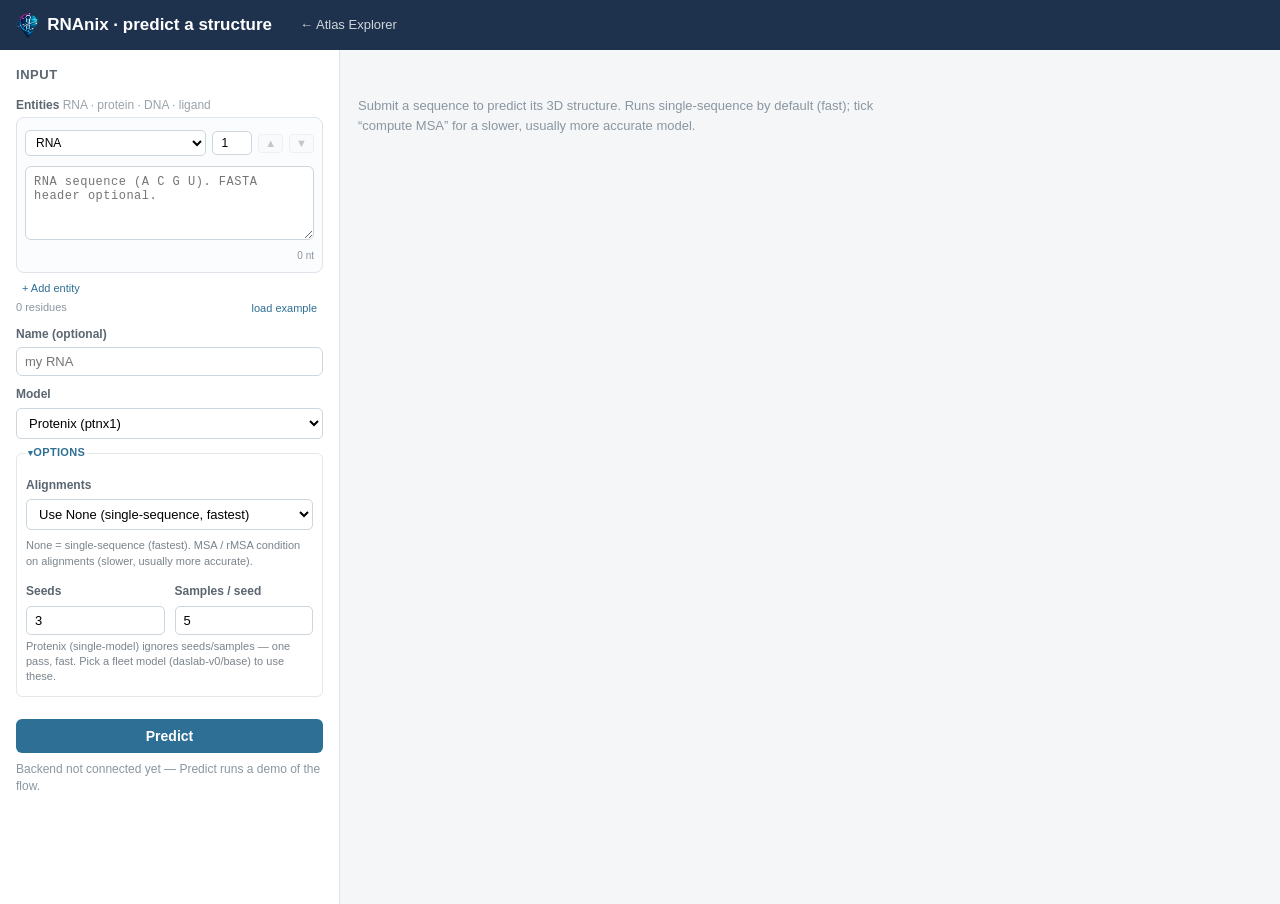
==== web/inference/index.html @ ecbe4b30 "web optimization + how to add model" ====
<!doctype html>
<html lang="en">
<head>
<meta charset="utf-8">
<meta name="viewport" content="width=device-width, initial-scale=1">
<title>RNAnix — predict a structure</title>
<link rel="icon" type="image/png" sizes="32x32" href="../favicon-32x32.png">
<link rel="shortcut icon" href="../favicon.ico">
<link rel="stylesheet" href="../style.css">
<link rel="stylesheet" href="inference.css">
</head>
<body>
<div id="gate" class="hidden">
  <div class="gate-card">
    <img class="gate-logo" src="../logo_exp.png" alt="RNA Atlas Explorer">
    <p class="gate-sub">Enter the access passcode.</p>
    <input id="gate-input" type="password" autocomplete="off" placeholder="passcode">
    <button id="gate-go">Enter</button>
    <p id="gate-msg" class="gate-err"></p>
  </div>
</div>

<header>
  <img class="hdr-logo" src="../icon.png" alt="">
  <h1>RNAnix · predict a structure</h1>
  <a id="back-link" href="../">&larr; Atlas Explorer</a>
  <span id="infer-status" class="count"></span>
</header>

<div id="ilayout">
  <aside id="ipanel">
    <h2>Input</h2>
    <label class="ilbl">Entities <span class="lbl-sub">RNA · protein · DNA · ligand</span></label>
    <div id="entities"></div>
    <div class="ent-actions"><button id="add-entity" class="linkbtn" type="button">+ Add entity</button></div>
    <div class="seqinfo"><span id="seqlen">0 residues</span><button id="example-btn" class="linkbtn" type="button">load example</button></div>
    <label class="ilbl" for="jobname">Name (optional)</label>
    <input id="jobname" type="text" placeholder="my RNA">
    <label class="ilbl" for="model">Model</label>
    <select id="model"><option value="">default</option></select>
    <fieldset>
      <legend>Options</legend>
      <label class="ilbl" for="msa_mode">Alignments</label>
      <select id="msa_mode">
        <option value="none" selected>Use None (single-sequence, fastest)</option>
        <option value="protenix-mt">Use MSA</option>
        <option value="rmsa">Use rMSA</option>
        <option value="both">Use MSA + rMSA (slower, thorough)</option>
      </select>
      <div class="ihint" id="msa_hint">None = single-sequence (fastest). MSA / rMSA condition on alignments (slower, usually more accurate).</div>
      <div class="optrow">
        <span><label class="ilbl" for="opt_seeds">Seeds</label><input id="opt_seeds" class="numopt" type="number" min="1" max="5" step="1" value="3"></span>
        <span><label class="ilbl" for="opt_samples">Samples / seed</label><input id="opt_samples" class="numopt" type="number" min="1" max="5" step="1" value="5"></span>
      </div>
      <div class="ihint" id="fleet_hint"></div>
    </fieldset>
    <button id="predict-btn">Predict</button>
    <p id="predict-note" class="muted"></p>
    <div id="jobs" class="jobs"></div>
  </aside>

  <main id="iresult">
    <div id="stages"></div>
    <div id="iview">
      <div class="vtoggle" id="vtoggle">
        <button type="button" data-v="molstar">Mol*</button>
        <button type="button" data-v="3dmol">3Dmol</button>
      </div>
      <div id="iviewer"></div>
      <div id="ibadges"></div>
      <div id="models" class="models mpanel"></div>
    </div>
    <div id="issblock" class="ssblock" hidden>
      <div class="ss-head">
        <span class="ss-title">Secondary structure</span>
        <span class="ss-info" id="ss-info"></span>
        <span class="ss-mode" id="ss-mode">
          <button type="button" data-m="forna">2D</button>
          <button type="button" data-m="arc">Arc</button>
        </span>
        <span class="ss-dl">
          <button type="button" id="ss-dbn" title="download dot-bracket (.dbn)">&#10515; .dbn</button>
          <button type="button" id="ss-png" title="download the 2D as PNG">&#10515; PNG</button>
        </span>
      </div>
      <div id="ss-svg" class="ss-svg"></div>
      <div class="ss-note">Derived client-side from the predicted 3D (canonical WC/wobble pairs only). <span style="color:#c1440e">orange = pseudoknot</span>.</div>
    </div>
    <div id="iplaceholder">Submit a sequence to predict its 3D structure. Runs single-sequence by default (fast); tick “compute MSA” for a slower, usually more accurate model.</div>
  </main>
</div>

<script src="../lib/3Dmol-min.js"></script>
<script src="../config.js"></script>
<script src="../viz_style.js"></script>
<script src="../ss.js"></script>
<script src="inference.js"></script>
</body>
</html>
---- web/style.css ----
* { box-sizing: border-box; }
body { margin: 0; font: 13px/1.45 -apple-system, Segoe UI, Roboto, sans-serif; color: #1f324d; background: #f4f6f8; }
header { display: flex; align-items: center; gap: 14px; padding: 10px 16px; background: #1f324d; color: #fff; }
header h1 { font-size: 17px; margin: 0; font-weight: 600; }
.hdr-logo { height: 30px; width: auto; margin-right: -6px; }
.universe { font-size: 12px; background: #2e6f95; padding: 2px 8px; border-radius: 10px; }
#sourcewrap { position: relative; }
#source-btn { font-size: 13px; border: 1px solid #3a4a63; background: #2a3b54; color: #fff; cursor: pointer; border-radius: 5px; padding: 5px 11px; }
#source-btn:hover { background: #2e6f95; }
#source-panel { position: absolute; top: 30px; left: 0; z-index: 60; background: #fff; color: #1f324d; border: 1px solid #cdd6dd; border-radius: 7px; box-shadow: 0 8px 28px rgba(0,0,0,.25); padding: 8px 12px; min-width: 230px; }
#source-panel.hidden { display: none; }
#source-panel .srcrow { display: block; font-weight: 600; margin: 6px 0 2px; cursor: pointer; }
#source-panel .srcrow input { margin-right: 6px; }
#source-panel { max-height: 74vh; overflow-y: auto; }
#source-panel .srcsub { margin: 2px 0 8px 20px; }
#source-panel .srcsub label { font-weight: 400; }
.srcsub-h { font-size: 10px; text-transform: uppercase; letter-spacing: .04em; color: #5b6670; font-weight: 700; margin: 2px 0 6px; }
/* Sublibraries menu — sibling of the Source menu */
#sublibwrap { position: relative; }
#sublib-btn { font-size: 13px; border: 1px solid #3a4a63; background: #2a3b54; color: #fff; cursor: pointer; border-radius: 5px; padding: 5px 11px; }
#sublib-btn:hover { background: #2e6f95; }
#sublib-panel { position: absolute; top: 30px; left: 0; z-index: 60; background: #fff; color: #1f324d; border: 1px solid #cdd6dd; border-radius: 7px; box-shadow: 0 8px 28px rgba(0,0,0,.25); padding: 8px 12px; min-width: 230px; max-height: 74vh; overflow-y: auto; }
#sublib-panel.hidden { display: none; }
#sublib-panel #sublib_filter label { font-weight: 400; font-size: 11px; }
.linkish { background: none; border: 0; color: #2e6f95; cursor: pointer; font-size: 10px; padding: 0 2px; }
.linkish:hover { text-decoration: underline; }
#search { margin-left: 18px; width: 260px; padding: 5px 9px; border: 0; border-radius: 5px; font-size: 13px; }
#layoutctl { margin-left: 12px; display: inline-flex; gap: 2px; }
#layoutctl button { font-size: 14px; line-height: 1; border: 1px solid #3a4a63; background: #2a3b54; color: #cdd6dd; cursor: pointer; border-radius: 4px; padding: 3px 7px; }
#layoutctl button.active { background: #2e6f95; color: #fff; border-color: #2e6f95; }
#layoutctl button[data-mode="bottom"] { transform: rotate(90deg); }
#help-btn { margin-left: 12px; width: 24px; height: 24px; border-radius: 50%; border: 1px solid #3a4a63; background: #2a3b54; color: #fff; cursor: pointer; font-weight: 700; }
#help-btn:hover { background: #2e6f95; }
.count { margin-left: auto; font-size: 12px; opacity: .85; }

#help { position: fixed; inset: 0; background: rgba(20,28,40,.55); display: flex; align-items: center; justify-content: center; z-index: 80; }
#help.hidden { display: none; }
.help-card { background: #fff; border-radius: 10px; width: 88vw; max-width: 760px; max-height: 86vh; overflow: auto; padding: 20px 26px; position: relative; }
.help-card h2 { margin: 0 0 6px; color: #1f324d; }
.help-card h3 { margin: 16px 0 4px; color: #2e6f95; font-size: 13px; text-transform: uppercase; letter-spacing: .03em; border-bottom: 1px solid #eef2f5; padding-bottom: 3px; }
.help-intro { color: #5b6670; font-size: 13px; margin: 0 0 6px; }
.help-card dl { margin: 0; }
.help-card dt { font-weight: 700; color: #1f324d; margin-top: 7px; }
.help-card dd { margin: 1px 0 0; color: #34404d; font-size: 13px; line-height: 1.5; }
.help-card code { background: #eef2f5; padding: 0 4px; border-radius: 3px; }
#help-close { position: absolute; top: 8px; right: 12px; font-size: 22px; border: 0; background: none; cursor: pointer; color: #5b6670; }

#layout { display: flex; height: calc(100vh - 41px); width: 100%; }
/* docked preview reflows the page so the table stays fully visible */
body.deepopen-right #layout { width: calc(100% - 46vw); }
body.deepopen-bottom #layout { height: calc(100vh - 41px - 48vh); }
#config { width: 290px; overflow-y: auto; padding: 10px 12px; background: #fff; border-right: 1px solid #dde3e8; }
#config h2 { font-size: 13px; text-transform: uppercase; letter-spacing: .04em; color: #5b6670; margin: 4px 0 10px; }
fieldset { border: 1px solid #e3e8ec; border-radius: 6px; margin: 0 0 10px; padding: 6px 9px 9px; }
legend { font-size: 11px; font-weight: 600; color: #2e6f95; text-transform: uppercase; letter-spacing: .03em; cursor: pointer; user-select: none; }
legend::before { content: "\25be "; font-size: 9px; }
fieldset.collapsed legend::before { content: "\25b8 "; }
fieldset.collapsed > *:not(legend) { display: none; }
#config h2 { cursor: pointer; user-select: none; }
#config h2::before { content: "\25be "; font-size: 10px; }
#config.allcollapsed h2::before { content: "\25b8 "; }
#config.allcollapsed fieldset, #config.allcollapsed button { display: none; }
.row { display: flex; align-items: center; gap: 6px; margin: 4px 0; }
.row label { width: 74px; color: #5b6670; }
.row input[type=number] { width: 70px; }
.row input[type=range] { flex: 1; }
.row span { width: 34px; text-align: right; font-variant-numeric: tabular-nums; color: #1f324d; }
.chk { display: block; margin: 4px 0; cursor: pointer; }
select { width: 100%; margin: 4px 0; padding: 3px; }
.letters { display: flex; flex-wrap: wrap; gap: 4px; margin-top: 4px; }
.letters label { background: #eef2f5; border-radius: 4px; padding: 2px 7px; cursor: pointer; }
.letters label.lf-opt { background: #e7eefc; border: 1px dashed #9cb6e8; }  /* opt-in companion (I–Q) */
.letters input { margin-right: 3px; }
.letters .lf-note { flex-basis: 100%; font-weight: 400; font-size: 10px; color: #6b7684; margin-top: 2px; }
.letters .lf-note.loading { color: #2f6fd6; }
#motif_filter { max-height: 150px; overflow-y: auto; margin-top: 4px; border-top: 1px solid #eee; padding-top: 4px; }
#motif_filter label { display: block; font-size: 12px; cursor: pointer; }
#reset { width: 100%; padding: 6px; background: #2e6f95; color: #fff; border: 0; border-radius: 5px; cursor: pointer; }

#results { flex: 1; overflow: auto; }
table { border-collapse: collapse; width: 100%; background: #fff; }
th, td { padding: 4px 8px; text-align: left; border-bottom: 1px solid #eef2f5; white-space: nowrap; }
th { position: sticky; top: 0; background: #f0f3f6; cursor: pointer; font-size: 11px; text-transform: uppercase; letter-spacing: .03em; color: #5b6670; }
th.sorted::after { content: " \25be"; }
th.asc::after { content: " \25b4"; }
tbody tr { cursor: pointer; }
tbody tr:hover { background: #eaf3f8; }
.bar { display: inline-block; height: 9px; border-radius: 2px; vertical-align: middle; }
.pill { font-size: 10px; padding: 1px 5px; border-radius: 8px; color: #fff; }
.motif-chip { font-size: 10px; padding: 0 4px; border-radius: 3px; color: #fff; margin-right: 2px; }
.num { font-variant-numeric: tabular-nums; text-align: right; }

#deep.hidden { display: none !important; }
/* modal (default) */
#deep.mode-modal { position: fixed; inset: 0; background: rgba(20,28,40,.55); display: flex; align-items: center; justify-content: center; z-index: 50; }
#deep.mode-modal .deep-card { width: 92vw; max-width: 1150px; height: 88vh; border-radius: 8px; }
/* dock right */
#deep.mode-right { position: fixed; top: 41px; right: 0; bottom: 0; width: 46vw; z-index: 50; }
#deep.mode-right .deep-card { width: 100%; height: 100%; border-radius: 0; box-shadow: -4px 0 24px rgba(0,0,0,.25); }
/* dock bottom */
#deep.mode-bottom { position: fixed; left: 0; right: 0; bottom: 0; height: 48vh; z-index: 50; }
#deep.mode-bottom .deep-card { width: 100%; height: 100%; border-radius: 0; box-shadow: 0 -4px 24px rgba(0,0,0,.25); }
#deep.mode-right .deep-body, #deep.mode-bottom .deep-body { grid-template-columns: 1fr; }
#deep.mode-right #viewer3d, #deep.mode-bottom #viewer3d { grid-row: auto; height: 300px; }
.deep-card { background: #fff; padding: 14px 18px; position: relative; overflow: auto; }
.deep-head { display: flex; align-items: flex-start; gap: 10px; margin-bottom: 8px; }
.deep-tools { flex: 0 0 auto; display: flex; flex-wrap: wrap; justify-content: flex-end; gap: 2px; z-index: 2; }
.deep-tools button { font-size: 16px; line-height: 1; border: 1px solid #dde3e8; background: #f4f6f8; cursor: pointer; color: #5b6670; border-radius: 4px; padding: 3px 7px; }
.deep-tools button:hover { background: #eaf3f8; }
.deep-tools button[data-mode="bottom"] { transform: rotate(90deg); }
.deep-cby { width: auto; max-width: 190px; margin: 0 4px 0 0; padding: 3px 5px; font-size: 11px; vertical-align: middle; border: 1px solid #dde3e8; border-radius: 4px; background: #f4f6f8; color: #5b6670; }
.vtoggle { display: inline-flex; gap: 0; margin-right: 4px; }
.vtoggle button { font-size: 11px; padding: 3px 9px; border: 1px solid #dde3e8; background: #f4f6f8; color: #5b6670; cursor: pointer; }
.vtoggle button:first-child { border-radius: 4px 0 0 4px; }
.vtoggle button:last-child { border-radius: 0 4px 4px 0; border-left: 0; }
.vtoggle button.active { background: #2e6f95; color: #fff; border-color: #2e6f95; }
#deep-close { font-size: 18px; }
#deep-export { font-size: 12px; padding: 4px 10px; font-weight: 600; color: #2e6f95; }
#deep-export:hover { background: #2e6f95; color: #fff; border-color: #2e6f95; }
#deep-title { margin: 0; font-size: 16px; line-height: 1.3; flex: 1 1 auto; min-width: 0; overflow-wrap: anywhere; }
.deep-body { display: grid; grid-template-columns: 1.1fr 1fr; grid-template-rows: auto auto; gap: 12px; }
#viewer3d { position: relative; width: 100%; height: 420px; min-height: 240px; background: #0d1117; border-radius: 6px; grid-row: span 2; resize: vertical; overflow: hidden; }
#tracks { width: 100%; overflow-x: auto; }
#props { font-size: 12px; }
#props table { width: 100%; }
#props td { white-space: normal; }
#reactchart { width: 100%; grid-column: 2; }
#reactchart:empty { display: none; }
#deep.mode-right #reactchart, #deep.mode-bottom #reactchart { grid-column: auto; }
.reactchart-title { margin: 0 0 6px; font-size: 12px; font-weight: 600; color: #26323b; }
.reactchart-caption { margin: 8px 0 3px; font-size: 11px; color: #5b6670; }
#reactchart canvas { width: 100%; height: 120px; display: block; box-sizing: border-box; background: #fff; border: 1px solid #dde3e8; border-radius: 6px; }
.reactchart-legend { display: flex; flex-wrap: wrap; gap: 12px; align-items: center; margin-top: 6px; font-size: 11px; color: #5b6670; }
.reactchart-swatch { display: inline-block; width: 10px; height: 10px; margin-right: 4px; border-radius: 2px; vertical-align: -1px; }
.muted { color: #8a96a0; }

#gate { position: fixed; inset: 0; background: #1f324d; display: flex; align-items: center; justify-content: center; z-index: 100; }
#gate.hidden { display: none; }
.gate-card { background: #fff; padding: 30px 34px; border-radius: 10px; width: 320px; text-align: center; box-shadow: 0 10px 40px rgba(0,0,0,.4); }
.gate-card h2 { margin: 0 0 2px; font-size: 18px; color: #1f324d; }
.gate-logo { display: block; width: 240px; max-width: 82%; height: auto; margin: 0 auto 12px; }
.gate-sub { margin: 0 0 14px; color: #5b6670; font-size: 13px; }
.gate-card input { width: 100%; padding: 9px; border: 1px solid #cdd6dd; border-radius: 5px; font-size: 14px; }
.gate-card button { width: 100%; padding: 9px; margin-top: 10px; background: #2e6f95; color: #fff; border: 0; border-radius: 5px; cursor: pointer; font-size: 14px; }
.gate-err { color: #c0504d; min-height: 1em; margin: 10px 0 0; font-size: 12px; }
.gate-note { margin: 18px 0 10px; padding-top: 14px; border-top: 1px solid #e3e8ec; color: #5b6670; font-size: 12px; line-height: 1.5; }
.gate-mail { display: inline-block; text-decoration: none; padding: 8px 14px; border: 1px solid #2e6f95; color: #2e6f95; border-radius: 5px; font-size: 13px; font-weight: 600; }
.gate-mail:hover { background: #2e6f95; color: #fff; }

/* ---------- view toggle + agent button (header) ---------- */
#viewctl { margin-left: 12px; display: inline-flex; gap: 2px; }
#viewctl button { font-size: 12px; border: 1px solid #3a4a63; background: #2a3b54; color: #cdd6dd; cursor: pointer; border-radius: 4px; padding: 3px 9px; }
#viewctl button.active { background: #2e6f95; color: #fff; border-color: #2e6f95; }
#agent-btn { margin-left: 12px; font-size: 12px; font-weight: 600; border: 1px solid #3a4a63; background: #2a3b54; color: #fff; cursor: pointer; border-radius: 5px; padding: 4px 10px; }
#agent-btn:hover { background: #2e6f95; }
#share-btn { margin-left: 12px; font-size: 12px; font-weight: 600; border: 1px solid #3a4a63; background: #2a3b54; color: #fff; cursor: pointer; border-radius: 5px; padding: 4px 10px; }
#share-btn:hover { background: #2e6f95; }
#share-btn.copied { background: #3a7d44; border-color: #3a7d44; }
#inference-btn { margin-left: 12px; font-size: 12px; font-weight: 600; border: 1px solid #3a4a63; background: #2a3b54; color: #fff; cursor: pointer; border-radius: 5px; padding: 4px 10px; display: inline-block; text-decoration: none; }
#inference-btn:hover { background: #2e6f95; }

/* ---------- scatter map ---------- */
#tbl.hidden, #mapwrap.hidden, #agent.hidden { display: none !important; }
#results { position: relative; }
#mapwrap { position: absolute; inset: 0; display: flex; flex-direction: column; background: #fff; }
#mapctl { display: flex; align-items: center; gap: 8px; padding: 6px 10px; border-bottom: 1px solid #eef2f5; font-size: 12px; color: #5b6670; flex-wrap: wrap; }
#mapctl select { width: auto; margin: 0; }
.map-hint { color: #8a96a0; font-size: 11px; }
#maplegend { margin-left: auto; display: inline-flex; align-items: center; gap: 8px; font-size: 11px; }
#maplegend .lg { display: inline-flex; align-items: center; gap: 3px; color: #5b6670; }
#maplegend .lg i { width: 10px; height: 10px; border-radius: 2px; display: inline-block; }
#maplegend .lgbar { width: 90px; height: 9px; border-radius: 2px; display: inline-block; }
#map { flex: 1; display: block; cursor: grab; }
#map:active { cursor: grabbing; }
#maptip { position: absolute; pointer-events: none; background: #1f324d; color: #fff; font-size: 11px; padding: 4px 7px; border-radius: 4px; z-index: 5; max-width: 260px; }
#maptip.hidden { display: none; }

/* ---------- agent panel ---------- */
#agent { position: fixed; top: 41px; right: 0; bottom: 0; width: 380px; background: #fff; border-left: 1px solid #dde3e8; box-shadow: -4px 0 24px rgba(0,0,0,.12); display: flex; flex-direction: column; z-index: 60; }
.agent-head { display: flex; align-items: center; gap: 8px; padding: 9px 12px; background: #1f324d; color: #fff; font-weight: 600; font-size: 13px; }
.agent-head button { margin-left: auto; background: none; border: 0; color: #cdd6dd; cursor: pointer; font-size: 13px; }
.agent-head #agent-close { margin-left: 6px; font-size: 18px; }
#agent-log { flex: 1; overflow-y: auto; padding: 10px; display: flex; flex-direction: column; gap: 8px; }
#agent-log .msg { font-size: 13px; line-height: 1.45; padding: 7px 10px; border-radius: 9px; max-width: 92%; }
#agent-log .msg.user { align-self: flex-end; background: #2e6f95; color: #fff; }
#agent-log .msg.bot { align-self: flex-start; background: #f0f3f6; color: #1f324d; }
#agent-log .msg.muted { color: #8a96a0; background: none; }
#agent-log .msg.err { background: #fbeaea; color: #c0504d; }
#agent-log .msg code { background: #e3e8ec; padding: 0 3px; border-radius: 3px; font-size: 12px; }
.agent-chart { display: block; }
#agent-input-row { display: flex; gap: 6px; padding: 8px; border-top: 1px solid #eef2f5; }
#agent-input { flex: 1; resize: none; border: 1px solid #cdd6dd; border-radius: 6px; padding: 6px 8px; font: 13px inherit; }
#agent-send { background: #2e6f95; color: #fff; border: 0; border-radius: 6px; padding: 0 14px; cursor: pointer; font-weight: 600; }

/* ---------- Claude agent button + model select ---------- */
#agent-btn { background: #fff; padding: 3px 8px; }
#agent-btn:hover { background: #eef2f5; }
#agent-btn img { height: 18px; display: block; }
.agent-logo { height: 18px; width: auto; }
#agent-model { width: auto; margin: 0 0 0 6px; font-size: 11px; padding: 2px 4px; border-radius: 4px; border: 0; background: #2a3b54; color: #fff; }
#agent-log .welcome .ex { display: flex; flex-direction: column; gap: 5px; margin-top: 8px; }
#agent-log .ex-chip { text-align: left; background: #fff; border: 1px solid #cdd6dd; border-radius: 7px; padding: 6px 9px; font: 12px inherit; color: #2e6f95; cursor: pointer; }
#agent-log .ex-chip:hover { background: #2e6f95; color: #fff; border-color: #2e6f95; }
#agent-log .msg.bot { overflow-x: auto; }
#agent-log .agent-tbl { border-collapse: collapse; font-size: 11px; margin: 3px 0; }
#agent-log .agent-tbl th, #agent-log .agent-tbl td { border: 1px solid #cdd6dd; padding: 2px 6px; text-align: left; white-space: nowrap; }
#agent-log .agent-tbl th { background: #eef2f5; font-weight: 600; }
#agent-log .msg.thinking { color: #5b6670; background: #f0f3f6; animation: agentpulse 1.1s ease-in-out infinite; }
@keyframes agentpulse { 0%, 100% { opacity: .55; } 50% { opacity: 1; } }

/* wider panel + full-length messages (no internal scrolling) */
#agent { width: 440px; }
#agent-log .msg { max-width: 97%; }
#agent-log .msg.bot { max-width: 100%; overflow-x: visible; }
#agent-log .agent-tbl { width: 100%; }
#agent-log .agent-tbl th, #agent-log .agent-tbl td { white-space: normal; }

/* chart tools (under each in-chat chart) */
.chart-tools { display: flex; gap: 6px; margin-top: 4px; }
.chart-tools button, .open3d { font-size: 11px; border: 1px solid #cdd6dd; background: #fff; color: #2e6f95; border-radius: 5px; padding: 2px 8px; cursor: pointer; }
.chart-tools button:hover, .open3d:hover { background: #2e6f95; color: #fff; border-color: #2e6f95; }
.open3d { margin-left: 4px; }

/* expand / 3D modal */
#chartmodal { position: fixed; inset: 0; background: rgba(10,18,24,.6); display: flex; align-items: center; justify-content: center; z-index: 90; }
#chartmodal.hidden { display: none; }
.cm-card { background: #fff; width: 86vw; height: 86vh; border-radius: 10px; display: flex; flex-direction: column; overflow: hidden; box-shadow: 0 16px 50px rgba(0,0,0,.4); }
.cm-head { display: flex; align-items: center; gap: 10px; padding: 9px 14px; background: #1f324d; color: #fff; font-weight: 600; }
.cm-head .cm-sp { flex: 1; }
.cm-head button { background: #2a3b54; border: 1px solid #3a4a63; color: #fff; border-radius: 5px; padding: 4px 10px; cursor: pointer; font-size: 13px; }
.cm-head button:hover { background: #2e6f95; }
#cm-close { font-size: 16px; }
#cm-body { flex: 1; position: relative; padding: 0; background: #fff; }
#cm-body canvas { display: block; }
.cm-loading { color: #8a96a0; padding: 20px; }

/* show-more (pagination) */
#showmore { padding: 12px; text-align: center; }
#showmore.hidden { display: none; }
#showmore button { background: #2e6f95; color: #fff; border: 0; border-radius: 5px; padding: 6px 14px; margin: 0 4px; cursor: pointer; font-size: 13px; }
#showmore #all-btn { background: #5b6670; }
#showmore button:hover { opacity: .9; }
.sm-note { color: #8a96a0; font-size: 12px; margin-left: 8px; }
---- web/inference/inference.css ----
#back-link { color: #cdd6dd; text-decoration: none; font-size: 13px; margin-left: 14px; }
#back-link:hover { color: #fff; }

#ilayout { display: flex; height: calc(100vh - 46px); width: 100%; }
#ipanel { width: 340px; overflow-y: auto; padding: 14px 16px; background: #fff; border-right: 1px solid #dde3e8; }
#ipanel h2 { font-size: 13px; text-transform: uppercase; letter-spacing: .04em; color: #5b6670; margin: 2px 0 12px; }
.ilbl { display: block; font-size: 12px; color: #5b6670; margin: 10px 0 3px; font-weight: 600; }
#seq, .ent-seq { width: 100%; resize: vertical; font: 12px ui-monospace, Menlo, monospace; border: 1px solid #cdd6dd; border-radius: 6px; padding: 8px; letter-spacing: .5px; }
#jobname { width: 100%; border: 1px solid #cdd6dd; border-radius: 6px; padding: 6px 8px; font: 13px sans-serif; }
.seqinfo { display: flex; justify-content: space-between; align-items: center; font-size: 11px; color: #8a96a0; margin-top: 3px; }
.lbl-sub { font-weight: 400; text-transform: none; letter-spacing: 0; color: #99a3ab; }

/* AF3-style multi-entity input (RNA / protein / DNA / ligand + copy counts) */
#entities { display: flex; flex-direction: column; gap: 8px; }
.entity { border: 1px solid #dde3e8; border-radius: 8px; padding: 8px; background: #fafcfe; }
.entity.invalid { border-color: #e0b3a2; background: #fdf3ef; }
.ent-head { display: flex; align-items: center; gap: 6px; margin-bottom: 6px; }
.ent-type { flex: 1 1 auto; padding: 4px 6px; border: 1px solid #cdd6dd; border-radius: 5px; font-size: 12px; background: #fff; }
.ent-count { width: 46px; padding: 4px; border: 1px solid #cdd6dd; border-radius: 5px; font-size: 12px; text-align: center; }
.ent-head button { border: 1px solid #d3dae0; background: #f6f8fa; color: #5b6670; border-radius: 4px; font-size: 11px; line-height: 1.4; padding: 1px 6px; cursor: pointer; }
.ent-head button:disabled { opacity: .35; cursor: default; }
.ent-head .ent-del:hover:enabled { background: #c1440e; color: #fff; border-color: #c1440e; }
.ent-info { display: flex; align-items: center; gap: 8px; font-size: 10px; color: #8a96a0; margin-top: 3px; }
.ent-caveat { color: #b9770e; }
.ent-len { margin-left: auto; }
.ent-actions { margin-top: 6px; }
.linkbtn { background: none; border: 0; color: #2e6f95; cursor: pointer; font-size: 11px; }
.linkbtn:hover { text-decoration: underline; }
#predict-btn { width: 100%; margin-top: 12px; padding: 9px; background: #2e6f95; color: #fff; border: 0; border-radius: 6px; cursor: pointer; font-weight: 600; font-size: 14px; }
#predict-btn:hover { background: #245a7a; }
#predict-note { font-size: 12px; margin-top: 8px; line-height: 1.45; }
#predict-note code { background: #eef2f5; padding: 0 4px; border-radius: 3px; }

#iresult { flex: 1; position: relative; display: flex; flex-direction: column; padding: 14px 18px; overflow: auto; }

/* stage timeline */
#stages { display: flex; gap: 6px; flex-wrap: wrap; margin-bottom: 12px; }
.stage { display: flex; align-items: center; gap: 6px; font-size: 12px; padding: 5px 11px; border-radius: 16px; border: 1px solid #e3e8ec; color: #8a96a0; background: #fff; }
.stage i { width: 9px; height: 9px; border-radius: 50%; background: #cdd6dd; display: inline-block; }
.stage.run { color: #2e6f95; border-color: #2e6f95; }
.stage.run i { background: #2e6f95; animation: ipulse 1s ease-in-out infinite; }
.stage.done { color: #2f8f57; border-color: #b7dcc4; }
.stage.done i { background: #2f8f57; }
.stage.err { color: #c0504d; border-color: #e6b3b0; }
.stage.err i { background: #c0504d; }
@keyframes ipulse { 0%, 100% { opacity: .4; } 50% { opacity: 1; } }

#iview { display: none; flex: 1 1 auto; min-height: 360px; flex-direction: column; }
#iview.show { display: flex; }
#iviewer { position: relative; width: 100%; flex: 1 1 auto; min-height: 360px; background: #0d1117; border-radius: 8px; overflow: hidden; }
.vtoggle { display: flex; gap: 0; margin-bottom: 8px; align-self: flex-end; }
.vtoggle button { font-size: 12px; border: 1px solid #cdd6dd; background: #fff; color: #5b6670; padding: 3px 12px; cursor: pointer; }
.vtoggle button:first-child { border-radius: 6px 0 0 6px; }
.vtoggle button:last-child { border-radius: 0 6px 6px 0; border-left: 0; }
.vtoggle button.active { background: #2e6f95; color: #fff; border-color: #2e6f95; }
#ibadges { display: flex; gap: 6px; margin-top: 8px; flex-wrap: wrap; }
.rbadge { font-size: 12px; border: 1px solid #cdd6dd; background: #fff; color: #2e6f95; border-radius: 6px; padding: 4px 10px; cursor: pointer; }
.rbadge.active { background: #2e6f95; color: #fff; border-color: #2e6f95; }
.rbadge:hover { background: #eaf3f8; }
.rbadge.active:hover { background: #245a7a; }
.rbadge.dl { color: #5b6670; }
/* download split-button + dropdown menu (export zip | ▾ → download all predictions) */
.dlwrap { position: relative; display: inline-flex; margin-left: auto; }
.dlwrap .rbadge.dl { border-top-right-radius: 0; border-bottom-right-radius: 0; }
.rbadge.dlcaret { color: #5b6670; padding: 4px 7px; margin-left: -1px; border-top-left-radius: 0; border-bottom-left-radius: 0; }
.dlmenu { position: absolute; top: calc(100% + 4px); right: 0; z-index: 20; background: #fff; border: 1px solid #cdd6dd; border-radius: 8px; box-shadow: 0 6px 20px rgba(20,40,60,.16); padding: 4px; min-width: 210px; }
.dlmenu[hidden] { display: none; }
.dlmi { display: block; width: 100%; text-align: left; font-size: 12px; border: 0; background: transparent; color: #2e6f95; border-radius: 5px; padding: 6px 9px; cursor: pointer; }
.dlmi:hover { background: #eaf3f8; }
.dlmi-sub { font-size: 10px; color: #8a94a0; padding: 0 9px 4px; line-height: 1.35; }
#iplaceholder { color: #8a96a0; font-size: 13px; max-width: 520px; line-height: 1.5; margin-top: 20px; }

/* model selector + jobs monitor (added for submit/model/monitor/cancel) */
#model, #msa_mode { width: 100%; padding: 6px 8px; border: 1px solid #cdd6dd; border-radius: 5px; font-size: 13px; margin: 2px 0 6px; background: #fff; }
.ihint { font-size: 11px; color: #7a848c; line-height: 1.4; margin: 2px 0 2px; }
.optrow { display: flex; gap: 10px; margin-top: 4px; }
.optrow span { flex: 1 1 0; min-width: 0; }
.numopt { width: 100%; padding: 6px 8px; border: 1px solid #cdd6dd; border-radius: 5px; font-size: 13px; margin: 2px 0 2px; background: #fff; }
.jobs { margin-top: 14px; }
.jobs-h { font-size: 11px; text-transform: uppercase; letter-spacing: .04em; color: #5b6670; font-weight: 600; margin-bottom: 4px; }
.job { display: flex; align-items: center; gap: 7px; font-size: 12px; padding: 5px 0; border-top: 1px solid #eef2f5; }
.job .jn { font-weight: 600; color: #1f324d; flex: 1 1 auto; min-width: 0; overflow: hidden; text-overflow: ellipsis; white-space: nowrap; }
.job .jopen { cursor: pointer; }
.job .jopen:hover { color: #2e6f95; text-decoration: underline; }
.job .jn-id { font-weight: 500; color: #8a94a0; font-family: ui-monospace, monospace; font-size: 11px; }  /* server target_id, unlabeled */
.jren { flex: 0 0 auto; border: 1px solid #d3dae0; background: #f6f8fa; color: #5b6670; border-radius: 4px; font-size: 11px; padding: 1px 6px; cursor: pointer; }
.jren:hover { background: #2e6f95; color: #fff; border-color: #2e6f95; }
.job .jm { color: #5b6670; flex: 0 0 auto; }
.job .js { flex: 0 0 auto; padding: 1px 7px; border-radius: 8px; font-size: 10px; text-transform: uppercase; background: #eef2f5; color: #5b6670; }
.js-done { background: #2e9e4f; color: #fff; font-weight: 600; }
.js-running, .js-submitted, .js-queued, .js-pending { background: #eaf3f8; color: #2e6f95; }
.js-error { background: #d64545; color: #fff; font-weight: 600; }
.js-cancelled { background: #f3e9e4; color: #c1440e; }
.jkill { flex: 0 0 auto; border: 1px solid #e0b3a2; background: #fbeee7; color: #c1440e; border-radius: 4px; font-size: 11px; padding: 1px 8px; cursor: pointer; }
.jkill:hover { background: #c1440e; color: #fff; border-color: #c1440e; }

/* session model registry — visibility checkboxes + close (Feature 1) */
.mpanel { margin-top: 10px; }
.mpanel:empty { display: none; }
.mpanel .jobs-h { display: flex; align-items: center; justify-content: space-between; }
.mh-actions { display: inline-flex; gap: 6px; }
.mh-btn { border: 1px solid #cdd6dd; background: #fff; color: #2e6f95; border-radius: 4px; font-size: 10px; text-transform: none; letter-spacing: 0; padding: 1px 7px; cursor: pointer; font-weight: 500; }
.mh-btn:hover { background: #eaf3f8; }
.model { display: flex; align-items: center; gap: 8px; font-size: 12px; padding: 5px 0; border-top: 1px solid #eef2f5; }
.model .mvis { flex: 0 0 auto; cursor: pointer; margin: 0; }
.model .msw { flex: 0 0 auto; width: 11px; height: 11px; border-radius: 3px; border: 1px solid rgba(0,0,0,.15); }
.model .mn { flex: 1 1 auto; min-width: 0; overflow: hidden; text-overflow: ellipsis; white-space: nowrap; color: #1f324d; }
.model .mn-cur { font-weight: 700; }
.model .mclose { flex: 0 0 auto; border: 1px solid #d3dae0; background: #f6f8fa; color: #8a96a0; border-radius: 4px; font-size: 13px; line-height: 1; padding: 0 6px; cursor: pointer; }
.model .mclose:hover { background: #c1440e; color: #fff; border-color: #c1440e; }

/* secondary structure view + export (Feature 2) */
.ssblock { margin-top: 14px; border-top: 1px solid #e6ebef; padding-top: 10px; }
.ssblock[hidden] { display: none; }
.ss-head { display: flex; align-items: center; gap: 10px; flex-wrap: wrap; margin-bottom: 6px; }
.ss-title { font-size: 11px; text-transform: uppercase; letter-spacing: .04em; color: #5b6670; font-weight: 600; }
.ss-info { font-size: 11px; color: #8a96a0; }
.ss-mode { display: inline-flex; margin-left: auto; }
.ss-mode button { font-size: 11px; border: 1px solid #cdd6dd; background: #fff; color: #5b6670; padding: 2px 9px; cursor: pointer; }
.ss-mode button:first-child { border-radius: 5px 0 0 5px; }
.ss-mode button:last-child { border-radius: 0 5px 5px 0; border-left: 0; }
.ss-mode button.active { background: #2e6f95; color: #fff; border-color: #2e6f95; }
.ss-dl { display: inline-flex; gap: 5px; }
.ss-dl button { font-size: 11px; border: 1px solid #cdd6dd; background: #fff; color: #2e6f95; border-radius: 5px; padding: 2px 9px; cursor: pointer; }
.ss-dl button:hover { background: #eaf3f8; }
.ss-svg { background: #fff; border: 1px solid #e6ebef; border-radius: 8px; padding: 8px; overflow: auto; }
.ss-svg svg { display: block; max-width: 100%; height: auto; }
.ss-note { font-size: 10px; color: #8a94a0; margin-top: 5px; line-height: 1.4; }
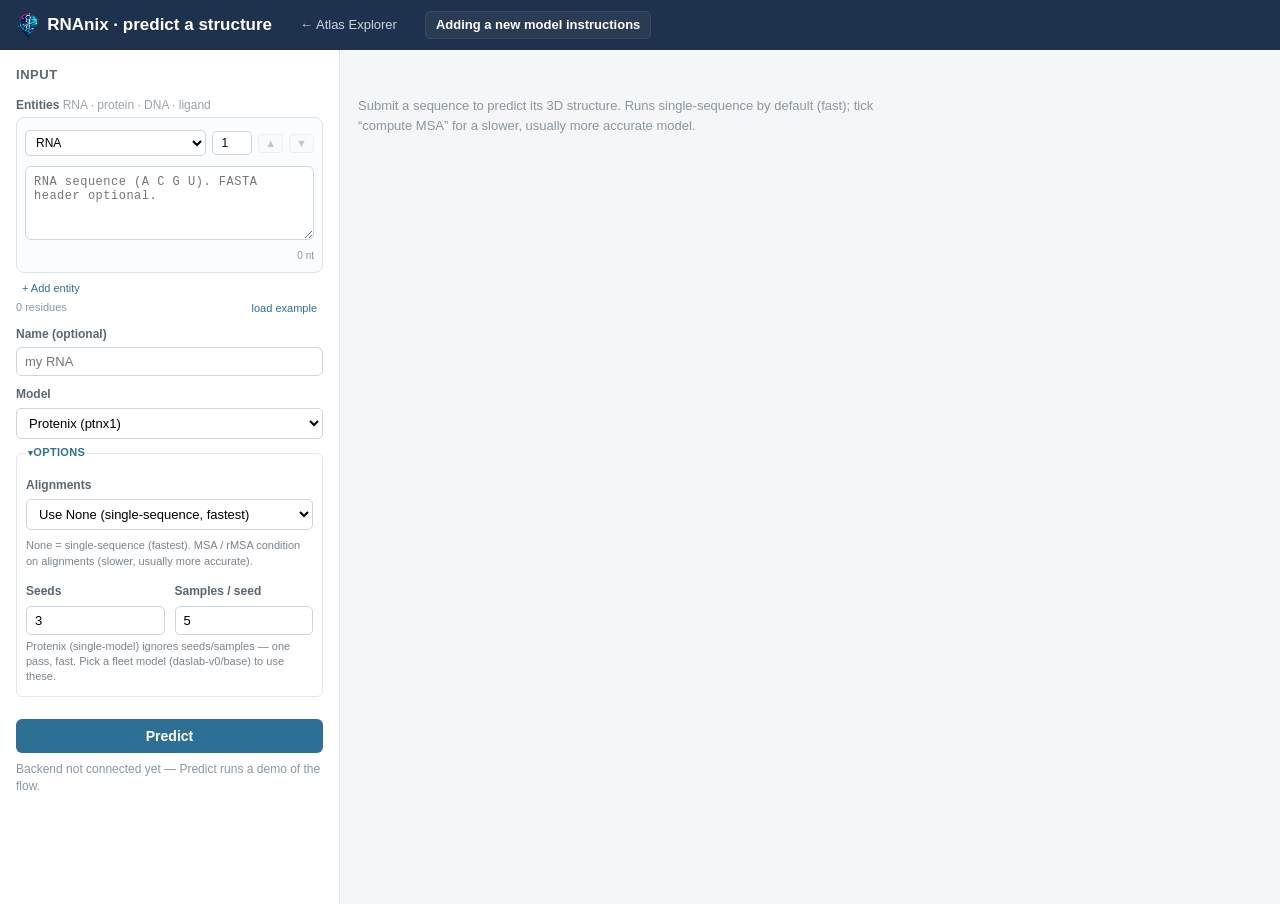
==== commit a3cac4d0: "/inference: AF3-style multi-entity + per-request seeds/samples + robust recent-jobs Frontend (web/in" ====
--- a/web/inference/index.html
+++ b/web/inference/index.html
@@ -24,6 +24,7 @@
   <img class="hdr-logo" src="../icon.png" alt="">
   <h1>RNAnix · predict a structure</h1>
   <a id="back-link" href="../">&larr; Atlas Explorer</a>
+  <a id="model-help-link" href="https://github.com/JaneliaSciComp/rna_atlas_website/tree/main/add_model_instructions" target="_blank" rel="noopener">Adding a new model instructions</a>
   <span id="infer-status" class="count"></span>
 </header>
 
--- a/web/inference/inference.css
+++ b/web/inference/inference.css
@@ -1,5 +1,8 @@
 #back-link { color: #cdd6dd; text-decoration: none; font-size: 13px; margin-left: 14px; }
 #back-link:hover { color: #fff; }
+
+#model-help-link { margin-left: 14px; font-size: 13px; font-weight: 600; border: 1px solid #3a4a63; background: #2a3b54; color: #fff; cursor: pointer; border-radius: 5px; padding: 4px 10px; display: inline-block; text-decoration: none; }
+#model-help-link:hover { background: #2e6f95; }
 
 #ilayout { display: flex; height: calc(100vh - 46px); width: 100%; }
 #ipanel { width: 340px; overflow-y: auto; padding: 14px 16px; background: #fff; border-right: 1px solid #dde3e8; }
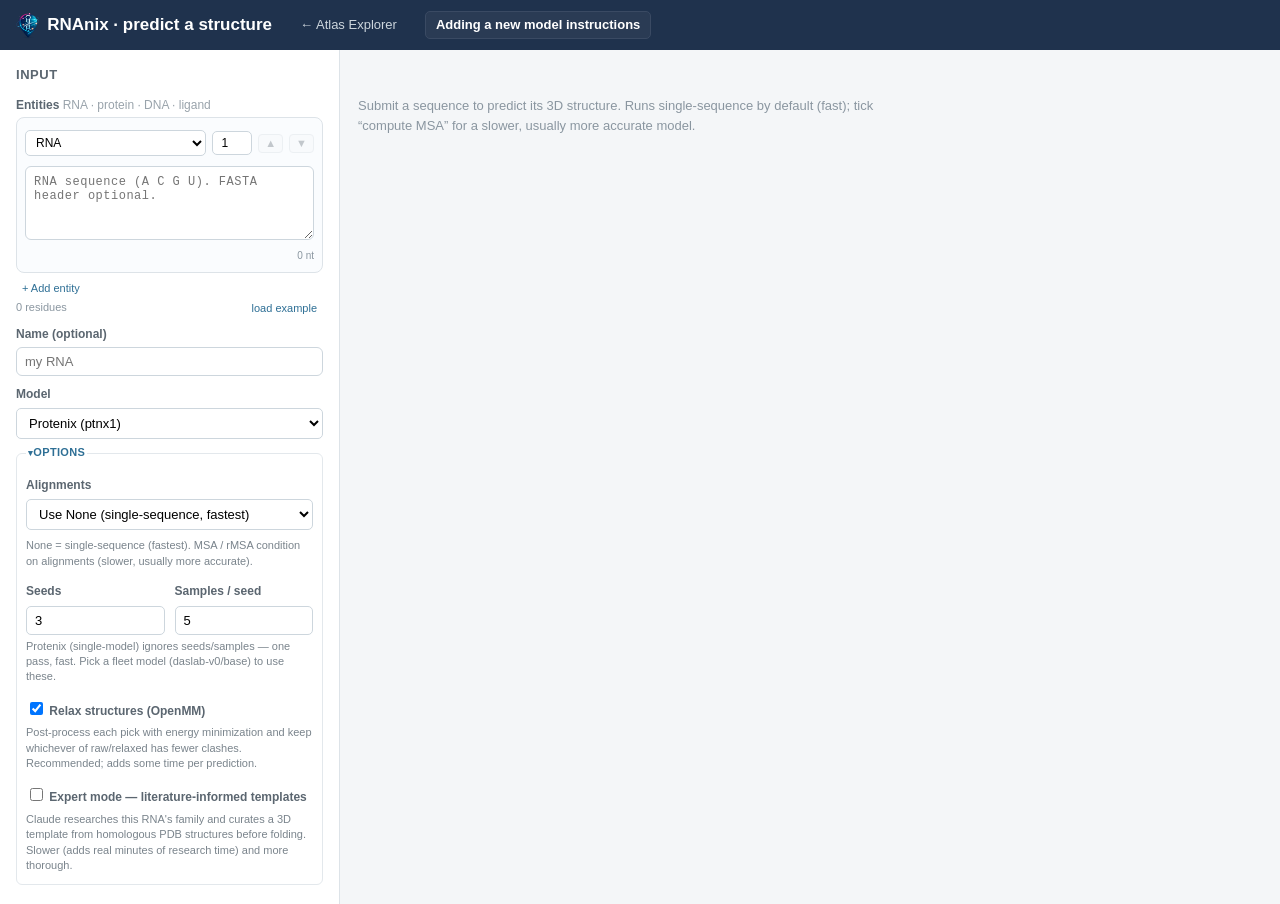
==== commit 34407513: "/inference: Expert mode (Claude research + curated 3D templates) Adds an opt-in "Expert mode" checkb" ====
--- a/web/inference/index.html
+++ b/web/inference/index.html
@@ -54,6 +54,15 @@
         <span><label class="ilbl" for="opt_samples">Samples / seed</label><input id="opt_samples" class="numopt" type="number" min="1" max="5" step="1" value="5"></span>
       </div>
       <div class="ihint" id="fleet_hint"></div>
+      <div class="optrow">
+        <span><label class="ilbl" for="opt_relax"><input id="opt_relax" type="checkbox" checked> Relax structures (OpenMM)</label></span>
+      </div>
+      <div class="ihint" id="relax_hint">Post-process each pick with energy minimization and keep whichever of raw/relaxed has fewer clashes. Recommended; adds some time per prediction.</div>
+      <div class="optrow">
+        <span><label class="ilbl" for="opt_expert"><input id="opt_expert" type="checkbox"> Expert mode — literature-informed templates</label></span>
+      </div>
+      <div class="ihint" id="expert_hint">Claude researches this RNA's family and curates a 3D template from homologous PDB structures before folding. Slower (adds real minutes of research time) and more thorough.</div>
+      <textarea id="opt_description" hidden rows="2" placeholder="What is this RNA? (used for research — e.g. &quot;a glycine riboswitch aptamer&quot;, &quot;a de-novo Eterna design&quot;, &quot;a group II intron&quot;)"></textarea>
     </fieldset>
     <button id="predict-btn">Predict</button>
     <p id="predict-note" class="muted"></p>
@@ -61,6 +70,7 @@
   </aside>
 
   <main id="iresult">
+    <div id="iloading" class="iloading" hidden>Loading…</div>
     <div id="stages"></div>
     <div id="iview">
       <div class="vtoggle" id="vtoggle">
@@ -87,6 +97,19 @@
       <div id="ss-svg" class="ss-svg"></div>
       <div class="ss-note">Derived client-side from the predicted 3D (canonical WC/wobble pairs only). <span style="color:#c1440e">orange = pseudoknot</span>.</div>
     </div>
+    <div id="why-picks" class="why-picks" hidden>
+      <div class="why-head">
+        <span class="why-title">Why these picks</span>
+        <span class="why-gate" id="why-gate"></span>
+      </div>
+      <div class="why-family" id="why-family"></div>
+      <div class="why-brief" id="why-brief"></div>
+      <div class="why-rationale" id="why-rationale"></div>
+      <details class="why-thinking-wrap" id="why-thinking-wrap" hidden>
+        <summary>Claude's reasoning</summary>
+        <div class="why-thinking" id="why-thinking"></div>
+      </details>
+    </div>
     <div id="iplaceholder">Submit a sequence to predict its 3D structure. Runs single-sequence by default (fast); tick “compute MSA” for a slower, usually more accurate model.</div>
   </main>
 </div>
--- a/web/inference/inference.css
+++ b/web/inference/inference.css
@@ -79,6 +79,8 @@
 .optrow { display: flex; gap: 10px; margin-top: 4px; }
 .optrow span { flex: 1 1 0; min-width: 0; }
 .numopt { width: 100%; padding: 6px 8px; border: 1px solid #cdd6dd; border-radius: 5px; font-size: 13px; margin: 2px 0 2px; background: #fff; }
+#opt_description { width: 100%; box-sizing: border-box; padding: 6px 8px; border: 1px solid #cdd6dd; border-radius: 5px; font-size: 12px; margin: 2px 0 2px; background: #fff; font-family: inherit; resize: vertical; }
+#opt_description[hidden] { display: none; }
 .jobs { margin-top: 14px; }
 .jobs-h { font-size: 11px; text-transform: uppercase; letter-spacing: .04em; color: #5b6670; font-weight: 600; margin-bottom: 4px; }
 .job { display: flex; align-items: center; gap: 7px; font-size: 12px; padding: 5px 0; border-top: 1px solid #eef2f5; }
@@ -129,3 +131,26 @@
 .ss-svg { background: #fff; border: 1px solid #e6ebef; border-radius: 8px; padding: 8px; overflow: auto; }
 .ss-svg svg { display: block; max-width: 100%; height: auto; }
 .ss-note { font-size: 10px; color: #8a94a0; margin-top: 5px; line-height: 1.4; }
+
+/* "Why these picks" panel — Expert-mode research brief/rationale (Phase 3) */
+.why-picks { margin-top: 14px; border-top: 1px solid #e6ebef; padding-top: 10px; }
+.why-picks[hidden] { display: none; }
+.why-head { display: flex; align-items: center; gap: 10px; flex-wrap: wrap; margin-bottom: 6px; }
+.why-title { font-size: 11px; text-transform: uppercase; letter-spacing: .04em; color: #5b6670; font-weight: 600; }
+.why-gate { font-size: 11px; color: #2e6f95; font-weight: 600; }
+.why-family { font-size: 12px; color: #1f324d; margin-bottom: 4px; }
+.why-brief, .why-rationale { font-size: 12px; color: #3c4650; line-height: 1.5; white-space: pre-wrap; margin-bottom: 6px; }
+.why-rationale { color: #5b6670; font-style: italic; }
+.why-thinking-wrap { margin-top: 4px; }
+.why-thinking-wrap[hidden] { display: none; }
+.why-thinking-wrap summary { font-size: 11px; color: #2e6f95; cursor: pointer; font-weight: 600; }
+.why-thinking-wrap summary:hover { text-decoration: underline; }
+.why-thinking { font-size: 11px; color: #5b6670; line-height: 1.5; white-space: pre-wrap; margin-top: 6px; max-height: 340px; overflow-y: auto; background: #fafcfe; border: 1px solid #e6ebef; border-radius: 6px; padding: 8px 10px; }
+
+/* top "Loading…" banner — shown while opening a stored result (large structures can take a moment) */
+.iloading { display: flex; align-items: center; gap: 8px; background: #eaf3f8; border: 1px solid #cfe1ec;
+  color: #2e6f95; font-size: 13px; font-weight: 600; border-radius: 8px; padding: 8px 12px; margin-bottom: 10px; }
+.iloading[hidden] { display: none; }
+.iloading::before { content: ""; width: 10px; height: 10px; border-radius: 50%; background: #2e6f95;
+  animation: iload-pulse 1s ease-in-out infinite; flex: 0 0 auto; }
+@keyframes iload-pulse { 0%, 100% { opacity: .25; transform: scale(.8); } 50% { opacity: 1; transform: scale(1.15); } }
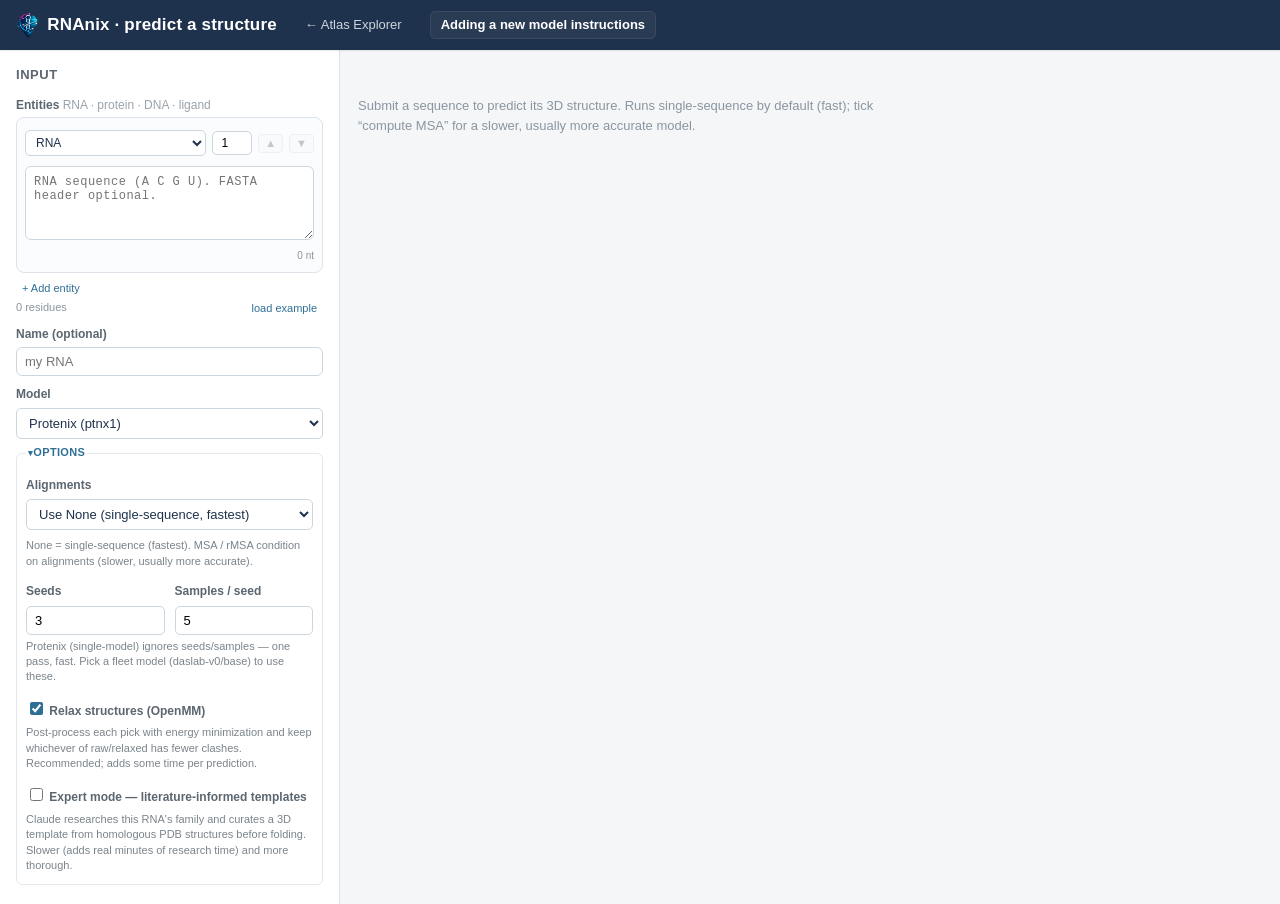
==== commit efbe311f: "/inference: live job filter + scrollable jobs list, dedupe, Mol* for big structures - Search box now" ====
--- a/web/inference/index.html
+++ b/web/inference/index.html
@@ -66,6 +66,10 @@
     </fieldset>
     <button id="predict-btn">Predict</button>
     <p id="predict-note" class="muted"></p>
+    <div class="openid-row">
+      <input id="openid" type="text" placeholder="search jobs… (or paste an id)" spellcheck="false" autocomplete="off">
+      <button id="openid-go" class="linkbtn" type="button">Open</button>
+    </div>
     <div id="jobs" class="jobs"></div>
   </aside>
 
--- a/web/style.css
+++ b/web/style.css
@@ -1,58 +1,159 @@
+/* ============================================================================
+   Design tokens. Every color/elevation/radius routes through a CSS variable so
+   the palette stays consistent and the whole UI can re-theme from one place.
+   [data-theme="dark"] overrides just the values (opt-in via the header toggle).
+   Plot surfaces (--plot-bg) intentionally stay light in both themes: the map +
+   reactivity canvases are drawn by JS with dark ink, so their background can't flip.
+   ============================================================================ */
+:root {
+  --bg: #f4f6f8;
+  --surface: #ffffff;
+  --surface-2: #f0f3f6;
+  --surface-3: #eef2f5;
+  --header-bg: #1f324d;
+  --header-fg: #ffffff;
+  --header-fg-dim: #cdd6dd;
+  --header-btn: #2a3b54;
+  --header-btn-brd: #3a4a63;
+  --text: #1f324d;
+  --text-2: #34404d;
+  --text-muted: #5b6670;
+  --text-faint: #8a96a0;
+  --border: #dde3e8;
+  --border-2: #e3e8ec;
+  --border-strong: #cdd6dd;
+  --accent: #2e6f95;
+  --accent-ink: #ffffff;
+  --accent-soft: #eaf3f8;
+  --row-hover: #eaf3f8;
+  --danger: #c0504d;
+  --danger-soft: #fbeaea;
+  --ok: #3a7d44;
+  --optin-bg: #e7eefc;
+  --optin-brd: #9cb6e8;
+  --link-loading: #2f6fd6;
+  --tooltip-bg: #1f324d;
+  --tooltip-fg: #ffffff;
+  --viewer-bg: #0d1117;
+  --plot-bg: #ffffff;
+  --plot-brd: #dde3e8;
+  --radius-sm: 4px;
+  --radius: 6px;
+  --radius-lg: 10px;
+  --shadow-1: 0 1px 2px rgba(20,28,40,.06), 0 1px 1px rgba(20,28,40,.04);
+  --shadow-2: 0 8px 28px rgba(20,28,40,.18);
+  --shadow-3: 0 16px 50px rgba(10,18,24,.34);
+  --scrim: rgba(20,28,40,.55);
+  --tr-fast: .13s ease;
+  --tr: .18s ease;
+}
+[data-theme="dark"] {
+  --bg: #0f141b;
+  --surface: #171e28;
+  --surface-2: #1c2530;
+  --surface-3: #222c38;
+  --header-bg: #0b1017;
+  --header-fg: #e6edf3;
+  --header-fg-dim: #9aa7b3;
+  --header-btn: #223243;
+  --header-btn-brd: #33445a;
+  --text: #e6edf3;
+  --text-2: #cdd6dd;
+  --text-muted: #9aa7b3;
+  --text-faint: #6b7684;
+  --border: #2a3542;
+  --border-2: #2a3542;
+  --border-strong: #384656;
+  --accent: #4a9fd4;
+  --accent-ink: #08131c;
+  --accent-soft: #172734;
+  --row-hover: #1d2a36;
+  --danger: #e0736f;
+  --danger-soft: #2e1b1b;
+  --ok: #5bb168;
+  --optin-bg: #1a2740;
+  --optin-brd: #35507f;
+  --link-loading: #6ea8ff;
+  --tooltip-bg: #05080c;
+  --tooltip-fg: #e6edf3;
+  --shadow-1: 0 1px 2px rgba(0,0,0,.4);
+  --shadow-2: 0 8px 28px rgba(0,0,0,.5);
+  --shadow-3: 0 16px 50px rgba(0,0,0,.62);
+  --scrim: rgba(3,6,10,.66);
+}
+
 * { box-sizing: border-box; }
-body { margin: 0; font: 13px/1.45 -apple-system, Segoe UI, Roboto, sans-serif; color: #1f324d; background: #f4f6f8; }
-header { display: flex; align-items: center; gap: 14px; padding: 10px 16px; background: #1f324d; color: #fff; }
-header h1 { font-size: 17px; margin: 0; font-weight: 600; }
+html { color-scheme: light; }
+[data-theme="dark"] { color-scheme: dark; }
+body { margin: 0; font: 13px/1.45 -apple-system, Segoe UI, Roboto, sans-serif; color: var(--text); background: var(--bg); -webkit-font-smoothing: antialiased; }
+::selection { background: color-mix(in srgb, var(--accent) 28%, transparent); }
+a { color: var(--accent); }
+:focus-visible { outline: 2px solid var(--accent); outline-offset: 2px; border-radius: 3px; }
+button { transition: background-color var(--tr-fast), color var(--tr-fast), border-color var(--tr-fast), box-shadow var(--tr-fast), transform var(--tr-fast); }
+
+/* thin, theme-aware scrollbars */
+* { scrollbar-width: thin; scrollbar-color: var(--border-strong) transparent; }
+*::-webkit-scrollbar { width: 10px; height: 10px; }
+*::-webkit-scrollbar-thumb { background: var(--border-strong); border-radius: 6px; border: 2px solid transparent; background-clip: content-box; }
+*::-webkit-scrollbar-thumb:hover { background: var(--text-faint); background-clip: content-box; }
+
+header { display: flex; align-items: center; gap: 14px; padding: 10px 16px; background: var(--header-bg); color: var(--header-fg); box-shadow: var(--shadow-1); position: relative; z-index: 40; }
+header h1 { font-size: 17px; margin: 0; font-weight: 600; letter-spacing: .01em; }
 .hdr-logo { height: 30px; width: auto; margin-right: -6px; }
 .universe { font-size: 12px; background: #2e6f95; padding: 2px 8px; border-radius: 10px; }
 #sourcewrap { position: relative; }
-#source-btn { font-size: 13px; border: 1px solid #3a4a63; background: #2a3b54; color: #fff; cursor: pointer; border-radius: 5px; padding: 5px 11px; }
-#source-btn:hover { background: #2e6f95; }
-#source-panel { position: absolute; top: 30px; left: 0; z-index: 60; background: #fff; color: #1f324d; border: 1px solid #cdd6dd; border-radius: 7px; box-shadow: 0 8px 28px rgba(0,0,0,.25); padding: 8px 12px; min-width: 230px; }
+#source-btn { font-size: 13px; border: 1px solid var(--header-btn-brd); background: var(--header-btn); color: var(--header-fg); cursor: pointer; border-radius: var(--radius-sm); padding: 5px 11px; }
+#source-btn:hover { background: var(--accent); border-color: var(--accent); }
+#source-panel { position: absolute; top: 30px; left: 0; z-index: 60; background: var(--surface); color: var(--text); border: 1px solid var(--border-strong); border-radius: 8px; box-shadow: var(--shadow-2); padding: 8px 12px; min-width: 230px; }
 #source-panel.hidden { display: none; }
 #source-panel .srcrow { display: block; font-weight: 600; margin: 6px 0 2px; cursor: pointer; }
 #source-panel .srcrow input { margin-right: 6px; }
 #source-panel { max-height: 74vh; overflow-y: auto; }
 #source-panel .srcsub { margin: 2px 0 8px 20px; }
 #source-panel .srcsub label { font-weight: 400; }
-.srcsub-h { font-size: 10px; text-transform: uppercase; letter-spacing: .04em; color: #5b6670; font-weight: 700; margin: 2px 0 6px; }
+.srcsub-h { font-size: 10px; text-transform: uppercase; letter-spacing: .04em; color: var(--text-muted); font-weight: 700; margin: 2px 0 6px; }
 /* Sublibraries menu — sibling of the Source menu */
 #sublibwrap { position: relative; }
-#sublib-btn { font-size: 13px; border: 1px solid #3a4a63; background: #2a3b54; color: #fff; cursor: pointer; border-radius: 5px; padding: 5px 11px; }
-#sublib-btn:hover { background: #2e6f95; }
-#sublib-panel { position: absolute; top: 30px; left: 0; z-index: 60; background: #fff; color: #1f324d; border: 1px solid #cdd6dd; border-radius: 7px; box-shadow: 0 8px 28px rgba(0,0,0,.25); padding: 8px 12px; min-width: 230px; max-height: 74vh; overflow-y: auto; }
+#sublib-btn { font-size: 13px; border: 1px solid var(--header-btn-brd); background: var(--header-btn); color: var(--header-fg); cursor: pointer; border-radius: var(--radius-sm); padding: 5px 11px; }
+#sublib-btn:hover { background: var(--accent); border-color: var(--accent); }
+#sublib-panel { position: absolute; top: 30px; left: 0; z-index: 60; background: var(--surface); color: var(--text); border: 1px solid var(--border-strong); border-radius: 8px; box-shadow: var(--shadow-2); padding: 8px 12px; min-width: 230px; max-height: 74vh; overflow-y: auto; }
 #sublib-panel.hidden { display: none; }
 #sublib-panel #sublib_filter label { font-weight: 400; font-size: 11px; }
-.linkish { background: none; border: 0; color: #2e6f95; cursor: pointer; font-size: 10px; padding: 0 2px; }
+.linkish { background: none; border: 0; color: var(--accent); cursor: pointer; font-size: 10px; padding: 0 2px; }
 .linkish:hover { text-decoration: underline; }
-#search { margin-left: 18px; width: 260px; padding: 5px 9px; border: 0; border-radius: 5px; font-size: 13px; }
+#search { margin-left: 18px; width: 260px; padding: 6px 10px; border: 1px solid transparent; border-radius: var(--radius); font-size: 13px; background: var(--surface); color: var(--text); }
+#search::placeholder { color: var(--text-faint); }
+#search:focus { border-color: var(--accent); }
 #layoutctl { margin-left: 12px; display: inline-flex; gap: 2px; }
-#layoutctl button { font-size: 14px; line-height: 1; border: 1px solid #3a4a63; background: #2a3b54; color: #cdd6dd; cursor: pointer; border-radius: 4px; padding: 3px 7px; }
-#layoutctl button.active { background: #2e6f95; color: #fff; border-color: #2e6f95; }
+#layoutctl button { font-size: 14px; line-height: 1; border: 1px solid var(--header-btn-brd); background: var(--header-btn); color: var(--header-fg-dim); cursor: pointer; border-radius: var(--radius-sm); padding: 3px 7px; }
+#layoutctl button:hover { color: var(--header-fg); }
+#layoutctl button.active { background: var(--accent); color: var(--accent-ink); border-color: var(--accent); }
 #layoutctl button[data-mode="bottom"] { transform: rotate(90deg); }
-#help-btn { margin-left: 12px; width: 24px; height: 24px; border-radius: 50%; border: 1px solid #3a4a63; background: #2a3b54; color: #fff; cursor: pointer; font-weight: 700; }
-#help-btn:hover { background: #2e6f95; }
-.count { margin-left: auto; font-size: 12px; opacity: .85; }
-
-#help { position: fixed; inset: 0; background: rgba(20,28,40,.55); display: flex; align-items: center; justify-content: center; z-index: 80; }
+#help-btn, #theme-btn { margin-left: 12px; width: 26px; height: 26px; border-radius: 50%; border: 1px solid var(--header-btn-brd); background: var(--header-btn); color: var(--header-fg); cursor: pointer; font-weight: 700; line-height: 1; }
+#theme-btn { margin-left: 6px; font-size: 13px; font-weight: 400; }
+#help-btn:hover, #theme-btn:hover { background: var(--accent); border-color: var(--accent); transform: translateY(-1px); }
+.count { margin-left: auto; font-size: 12px; opacity: .85; font-variant-numeric: tabular-nums; }
+
+#help { position: fixed; inset: 0; background: var(--scrim); display: flex; align-items: center; justify-content: center; z-index: 80; backdrop-filter: blur(2px); }
 #help.hidden { display: none; }
-.help-card { background: #fff; border-radius: 10px; width: 88vw; max-width: 760px; max-height: 86vh; overflow: auto; padding: 20px 26px; position: relative; }
-.help-card h2 { margin: 0 0 6px; color: #1f324d; }
-.help-card h3 { margin: 16px 0 4px; color: #2e6f95; font-size: 13px; text-transform: uppercase; letter-spacing: .03em; border-bottom: 1px solid #eef2f5; padding-bottom: 3px; }
-.help-intro { color: #5b6670; font-size: 13px; margin: 0 0 6px; }
+.help-card { background: var(--surface); border-radius: var(--radius-lg); width: 88vw; max-width: 760px; max-height: 86vh; overflow: auto; padding: 20px 26px; position: relative; box-shadow: var(--shadow-3); }
+.help-card h2 { margin: 0 0 6px; color: var(--text); }
+.help-card h3 { margin: 16px 0 4px; color: var(--accent); font-size: 13px; text-transform: uppercase; letter-spacing: .03em; border-bottom: 1px solid var(--surface-3); padding-bottom: 3px; }
+.help-intro { color: var(--text-muted); font-size: 13px; margin: 0 0 6px; }
 .help-card dl { margin: 0; }
-.help-card dt { font-weight: 700; color: #1f324d; margin-top: 7px; }
-.help-card dd { margin: 1px 0 0; color: #34404d; font-size: 13px; line-height: 1.5; }
-.help-card code { background: #eef2f5; padding: 0 4px; border-radius: 3px; }
-#help-close { position: absolute; top: 8px; right: 12px; font-size: 22px; border: 0; background: none; cursor: pointer; color: #5b6670; }
+.help-card dt { font-weight: 700; color: var(--text); margin-top: 7px; }
+.help-card dd { margin: 1px 0 0; color: var(--text-2); font-size: 13px; line-height: 1.5; }
+.help-card code { background: var(--surface-3); padding: 0 4px; border-radius: 3px; }
+#help-close { position: absolute; top: 8px; right: 12px; font-size: 22px; border: 0; background: none; cursor: pointer; color: var(--text-muted); }
 
 #layout { display: flex; height: calc(100vh - 41px); width: 100%; }
 /* docked preview reflows the page so the table stays fully visible */
 body.deepopen-right #layout { width: calc(100% - 46vw); }
 body.deepopen-bottom #layout { height: calc(100vh - 41px - 48vh); }
-#config { width: 290px; overflow-y: auto; padding: 10px 12px; background: #fff; border-right: 1px solid #dde3e8; }
-#config h2 { font-size: 13px; text-transform: uppercase; letter-spacing: .04em; color: #5b6670; margin: 4px 0 10px; }
-fieldset { border: 1px solid #e3e8ec; border-radius: 6px; margin: 0 0 10px; padding: 6px 9px 9px; }
-legend { font-size: 11px; font-weight: 600; color: #2e6f95; text-transform: uppercase; letter-spacing: .03em; cursor: pointer; user-select: none; }
+#config { width: 290px; overflow-y: auto; padding: 10px 12px; background: var(--surface); border-right: 1px solid var(--border); }
+#config h2 { font-size: 13px; text-transform: uppercase; letter-spacing: .04em; color: var(--text-muted); margin: 4px 0 10px; }
+fieldset { border: 1px solid var(--border-2); border-radius: var(--radius); margin: 0 0 10px; padding: 6px 9px 9px; }
+legend { font-size: 11px; font-weight: 600; color: var(--accent); text-transform: uppercase; letter-spacing: .03em; cursor: pointer; user-select: none; }
 legend::before { content: "\25be "; font-size: 9px; }
 fieldset.collapsed legend::before { content: "\25b8 "; }
 fieldset.collapsed > *:not(legend) { display: none; }
@@ -61,30 +162,35 @@
 #config.allcollapsed h2::before { content: "\25b8 "; }
 #config.allcollapsed fieldset, #config.allcollapsed button { display: none; }
 .row { display: flex; align-items: center; gap: 6px; margin: 4px 0; }
-.row label { width: 74px; color: #5b6670; }
+.row label { width: 74px; color: var(--text-muted); }
 .row input[type=number] { width: 70px; }
-.row input[type=range] { flex: 1; }
-.row span { width: 34px; text-align: right; font-variant-numeric: tabular-nums; color: #1f324d; }
+.row input[type=range] { flex: 1; accent-color: var(--accent); }
+.row span { width: 34px; text-align: right; font-variant-numeric: tabular-nums; color: var(--text); }
 .chk { display: block; margin: 4px 0; cursor: pointer; }
-select { width: 100%; margin: 4px 0; padding: 3px; }
+input[type=checkbox], input[type=radio] { accent-color: var(--accent); }
+select { width: 100%; margin: 4px 0; padding: 4px; background: var(--surface); color: var(--text); border: 1px solid var(--border-strong); border-radius: var(--radius-sm); }
 .letters { display: flex; flex-wrap: wrap; gap: 4px; margin-top: 4px; }
-.letters label { background: #eef2f5; border-radius: 4px; padding: 2px 7px; cursor: pointer; }
-.letters label.lf-opt { background: #e7eefc; border: 1px dashed #9cb6e8; }  /* opt-in companion (I–Q) */
+.letters label { background: var(--surface-3); border-radius: var(--radius-sm); padding: 2px 7px; cursor: pointer; transition: background-color var(--tr-fast); }
+.letters label:hover { background: var(--accent-soft); }
+.letters label.lf-opt { background: var(--optin-bg); border: 1px dashed var(--optin-brd); }  /* opt-in companion (I–Q) */
 .letters input { margin-right: 3px; }
-.letters .lf-note { flex-basis: 100%; font-weight: 400; font-size: 10px; color: #6b7684; margin-top: 2px; }
-.letters .lf-note.loading { color: #2f6fd6; }
-#motif_filter { max-height: 150px; overflow-y: auto; margin-top: 4px; border-top: 1px solid #eee; padding-top: 4px; }
+.letters .lf-note { flex-basis: 100%; font-weight: 400; font-size: 10px; color: var(--text-muted); margin-top: 2px; }
+.letters .lf-note.loading { color: var(--link-loading); }
+#motif_filter { max-height: 150px; overflow-y: auto; margin-top: 4px; border-top: 1px solid var(--surface-3); padding-top: 4px; }
 #motif_filter label { display: block; font-size: 12px; cursor: pointer; }
-#reset { width: 100%; padding: 6px; background: #2e6f95; color: #fff; border: 0; border-radius: 5px; cursor: pointer; }
+#reset { width: 100%; padding: 7px; background: var(--accent); color: var(--accent-ink); border: 0; border-radius: var(--radius); cursor: pointer; font-weight: 600; }
+#reset:hover { box-shadow: var(--shadow-1); transform: translateY(-1px); filter: brightness(1.05); }
 
 #results { flex: 1; overflow: auto; }
-table { border-collapse: collapse; width: 100%; background: #fff; }
-th, td { padding: 4px 8px; text-align: left; border-bottom: 1px solid #eef2f5; white-space: nowrap; }
-th { position: sticky; top: 0; background: #f0f3f6; cursor: pointer; font-size: 11px; text-transform: uppercase; letter-spacing: .03em; color: #5b6670; }
+table { border-collapse: collapse; width: 100%; background: var(--surface); }
+th, td { padding: 5px 10px; text-align: left; border-bottom: 1px solid var(--surface-3); white-space: nowrap; }
+th { position: sticky; top: 0; background: var(--surface-2); cursor: pointer; font-size: 11px; text-transform: uppercase; letter-spacing: .03em; color: var(--text-muted); z-index: 1; box-shadow: 0 1px 0 var(--border); }
+th:hover { color: var(--text); }
+th.sorted { color: var(--accent); }
 th.sorted::after { content: " \25be"; }
 th.asc::after { content: " \25b4"; }
-tbody tr { cursor: pointer; }
-tbody tr:hover { background: #eaf3f8; }
+tbody tr { cursor: pointer; transition: background-color var(--tr-fast); }
+tbody tr:hover { background: var(--row-hover); }
 .bar { display: inline-block; height: 9px; border-radius: 2px; vertical-align: middle; }
 .pill { font-size: 10px; padding: 1px 5px; border-radius: 8px; color: #fff; }
 .motif-chip { font-size: 10px; padding: 0 4px; border-radius: 3px; color: #fff; margin-right: 2px; }
@@ -92,8 +198,8 @@
 
 #deep.hidden { display: none !important; }
 /* modal (default) */
-#deep.mode-modal { position: fixed; inset: 0; background: rgba(20,28,40,.55); display: flex; align-items: center; justify-content: center; z-index: 50; }
-#deep.mode-modal .deep-card { width: 92vw; max-width: 1150px; height: 88vh; border-radius: 8px; }
+#deep.mode-modal { position: fixed; inset: 0; background: var(--scrim); display: flex; align-items: center; justify-content: center; z-index: 50; backdrop-filter: blur(2px); }
+#deep.mode-modal .deep-card { width: 92vw; max-width: 1150px; height: 88vh; border-radius: var(--radius-lg); box-shadow: var(--shadow-3); }
 /* dock right */
 #deep.mode-right { position: fixed; top: 41px; right: 0; bottom: 0; width: 46vw; z-index: 50; }
 #deep.mode-right .deep-card { width: 100%; height: 100%; border-radius: 0; box-shadow: -4px 0 24px rgba(0,0,0,.25); }
@@ -102,110 +208,117 @@
 #deep.mode-bottom .deep-card { width: 100%; height: 100%; border-radius: 0; box-shadow: 0 -4px 24px rgba(0,0,0,.25); }
 #deep.mode-right .deep-body, #deep.mode-bottom .deep-body { grid-template-columns: 1fr; }
 #deep.mode-right #viewer3d, #deep.mode-bottom #viewer3d { grid-row: auto; height: 300px; }
-.deep-card { background: #fff; padding: 14px 18px; position: relative; overflow: auto; }
+.deep-card { background: var(--surface); padding: 14px 18px; position: relative; overflow: auto; }
 .deep-head { display: flex; align-items: flex-start; gap: 10px; margin-bottom: 8px; }
 .deep-tools { flex: 0 0 auto; display: flex; flex-wrap: wrap; justify-content: flex-end; gap: 2px; z-index: 2; }
-.deep-tools button { font-size: 16px; line-height: 1; border: 1px solid #dde3e8; background: #f4f6f8; cursor: pointer; color: #5b6670; border-radius: 4px; padding: 3px 7px; }
-.deep-tools button:hover { background: #eaf3f8; }
+.deep-tools button { font-size: 16px; line-height: 1; border: 1px solid var(--border); background: var(--bg); cursor: pointer; color: var(--text-muted); border-radius: var(--radius-sm); padding: 3px 7px; }
+.deep-tools button:hover { background: var(--accent-soft); color: var(--accent); border-color: var(--accent); }
 .deep-tools button[data-mode="bottom"] { transform: rotate(90deg); }
-.deep-cby { width: auto; max-width: 190px; margin: 0 4px 0 0; padding: 3px 5px; font-size: 11px; vertical-align: middle; border: 1px solid #dde3e8; border-radius: 4px; background: #f4f6f8; color: #5b6670; }
+.deep-cby { width: auto; max-width: 190px; margin: 0 4px 0 0; padding: 3px 5px; font-size: 11px; vertical-align: middle; border: 1px solid var(--border); border-radius: var(--radius-sm); background: var(--bg); color: var(--text-muted); }
 .vtoggle { display: inline-flex; gap: 0; margin-right: 4px; }
-.vtoggle button { font-size: 11px; padding: 3px 9px; border: 1px solid #dde3e8; background: #f4f6f8; color: #5b6670; cursor: pointer; }
-.vtoggle button:first-child { border-radius: 4px 0 0 4px; }
-.vtoggle button:last-child { border-radius: 0 4px 4px 0; border-left: 0; }
-.vtoggle button.active { background: #2e6f95; color: #fff; border-color: #2e6f95; }
+.vtoggle button { font-size: 11px; padding: 3px 9px; border: 1px solid var(--border); background: var(--bg); color: var(--text-muted); cursor: pointer; }
+.vtoggle button:first-child { border-radius: var(--radius-sm) 0 0 var(--radius-sm); }
+.vtoggle button:last-child { border-radius: 0 var(--radius-sm) var(--radius-sm) 0; border-left: 0; }
+.vtoggle button.active { background: var(--accent); color: var(--accent-ink); border-color: var(--accent); }
 #deep-close { font-size: 18px; }
-#deep-export { font-size: 12px; padding: 4px 10px; font-weight: 600; color: #2e6f95; }
-#deep-export:hover { background: #2e6f95; color: #fff; border-color: #2e6f95; }
+#deep-export { font-size: 12px; padding: 4px 10px; font-weight: 600; color: var(--accent); }
+#deep-export:hover { background: var(--accent); color: var(--accent-ink); border-color: var(--accent); }
 #deep-title { margin: 0; font-size: 16px; line-height: 1.3; flex: 1 1 auto; min-width: 0; overflow-wrap: anywhere; }
 .deep-body { display: grid; grid-template-columns: 1.1fr 1fr; grid-template-rows: auto auto; gap: 12px; }
-#viewer3d { position: relative; width: 100%; height: 420px; min-height: 240px; background: #0d1117; border-radius: 6px; grid-row: span 2; resize: vertical; overflow: hidden; }
+#viewer3d { position: relative; width: 100%; height: 420px; min-height: 240px; background: var(--viewer-bg); border-radius: var(--radius); grid-row: span 2; resize: vertical; overflow: hidden; }
 #tracks { width: 100%; overflow-x: auto; }
 #props { font-size: 12px; }
 #props table { width: 100%; }
 #props td { white-space: normal; }
+#props tr:hover td { background: var(--surface-2); }
+#props td.muted { width: 40%; }
 #reactchart { width: 100%; grid-column: 2; }
 #reactchart:empty { display: none; }
 #deep.mode-right #reactchart, #deep.mode-bottom #reactchart { grid-column: auto; }
-.reactchart-title { margin: 0 0 6px; font-size: 12px; font-weight: 600; color: #26323b; }
-.reactchart-caption { margin: 8px 0 3px; font-size: 11px; color: #5b6670; }
-#reactchart canvas { width: 100%; height: 120px; display: block; box-sizing: border-box; background: #fff; border: 1px solid #dde3e8; border-radius: 6px; }
-.reactchart-legend { display: flex; flex-wrap: wrap; gap: 12px; align-items: center; margin-top: 6px; font-size: 11px; color: #5b6670; }
+.reactchart-title { margin: 0 0 6px; font-size: 12px; font-weight: 600; color: var(--text); }
+.reactchart-caption { margin: 8px 0 3px; font-size: 11px; color: var(--text-muted); }
+#reactchart canvas { width: 100%; height: 120px; display: block; box-sizing: border-box; background: var(--plot-bg); border: 1px solid var(--plot-brd); border-radius: var(--radius); }
+.reactchart-legend { display: flex; flex-wrap: wrap; gap: 12px; align-items: center; margin-top: 6px; font-size: 11px; color: var(--text-muted); }
 .reactchart-swatch { display: inline-block; width: 10px; height: 10px; margin-right: 4px; border-radius: 2px; vertical-align: -1px; }
-.muted { color: #8a96a0; }
-
-#gate { position: fixed; inset: 0; background: #1f324d; display: flex; align-items: center; justify-content: center; z-index: 100; }
+.muted { color: var(--text-faint); }
+
+#gate { position: fixed; inset: 0; background: var(--header-bg); display: flex; align-items: center; justify-content: center; z-index: 100; }
 #gate.hidden { display: none; }
-.gate-card { background: #fff; padding: 30px 34px; border-radius: 10px; width: 320px; text-align: center; box-shadow: 0 10px 40px rgba(0,0,0,.4); }
-.gate-card h2 { margin: 0 0 2px; font-size: 18px; color: #1f324d; }
+.gate-card { background: var(--surface); padding: 30px 34px; border-radius: var(--radius-lg); width: 320px; text-align: center; box-shadow: var(--shadow-3); }
+.gate-card h2 { margin: 0 0 2px; font-size: 18px; color: var(--text); }
 .gate-logo { display: block; width: 240px; max-width: 82%; height: auto; margin: 0 auto 12px; }
-.gate-sub { margin: 0 0 14px; color: #5b6670; font-size: 13px; }
-.gate-card input { width: 100%; padding: 9px; border: 1px solid #cdd6dd; border-radius: 5px; font-size: 14px; }
-.gate-card button { width: 100%; padding: 9px; margin-top: 10px; background: #2e6f95; color: #fff; border: 0; border-radius: 5px; cursor: pointer; font-size: 14px; }
-.gate-err { color: #c0504d; min-height: 1em; margin: 10px 0 0; font-size: 12px; }
-.gate-note { margin: 18px 0 10px; padding-top: 14px; border-top: 1px solid #e3e8ec; color: #5b6670; font-size: 12px; line-height: 1.5; }
-.gate-mail { display: inline-block; text-decoration: none; padding: 8px 14px; border: 1px solid #2e6f95; color: #2e6f95; border-radius: 5px; font-size: 13px; font-weight: 600; }
-.gate-mail:hover { background: #2e6f95; color: #fff; }
+.gate-sub { margin: 0 0 14px; color: var(--text-muted); font-size: 13px; }
+.gate-card input { width: 100%; padding: 9px; border: 1px solid var(--border-strong); border-radius: var(--radius); font-size: 14px; background: var(--surface); color: var(--text); }
+.gate-card input:focus { border-color: var(--accent); }
+.gate-card button { width: 100%; padding: 9px; margin-top: 10px; background: var(--accent); color: var(--accent-ink); border: 0; border-radius: var(--radius); cursor: pointer; font-size: 14px; font-weight: 600; }
+.gate-card button:hover { filter: brightness(1.06); }
+.gate-err { color: var(--danger); min-height: 1em; margin: 10px 0 0; font-size: 12px; }
+.gate-note { margin: 18px 0 10px; padding-top: 14px; border-top: 1px solid var(--border-2); color: var(--text-muted); font-size: 12px; line-height: 1.5; }
+.gate-mail { display: inline-block; text-decoration: none; padding: 8px 14px; border: 1px solid var(--accent); color: var(--accent); border-radius: var(--radius); font-size: 13px; font-weight: 600; }
+.gate-mail:hover { background: var(--accent); color: var(--accent-ink); }
 
 /* ---------- view toggle + agent button (header) ---------- */
 #viewctl { margin-left: 12px; display: inline-flex; gap: 2px; }
-#viewctl button { font-size: 12px; border: 1px solid #3a4a63; background: #2a3b54; color: #cdd6dd; cursor: pointer; border-radius: 4px; padding: 3px 9px; }
-#viewctl button.active { background: #2e6f95; color: #fff; border-color: #2e6f95; }
-#agent-btn { margin-left: 12px; font-size: 12px; font-weight: 600; border: 1px solid #3a4a63; background: #2a3b54; color: #fff; cursor: pointer; border-radius: 5px; padding: 4px 10px; }
-#agent-btn:hover { background: #2e6f95; }
-#share-btn { margin-left: 12px; font-size: 12px; font-weight: 600; border: 1px solid #3a4a63; background: #2a3b54; color: #fff; cursor: pointer; border-radius: 5px; padding: 4px 10px; }
-#share-btn:hover { background: #2e6f95; }
-#share-btn.copied { background: #3a7d44; border-color: #3a7d44; }
-#inference-btn { margin-left: 12px; font-size: 12px; font-weight: 600; border: 1px solid #3a4a63; background: #2a3b54; color: #fff; cursor: pointer; border-radius: 5px; padding: 4px 10px; display: inline-block; text-decoration: none; }
-#inference-btn:hover { background: #2e6f95; }
+#viewctl button { font-size: 12px; border: 1px solid var(--header-btn-brd); background: var(--header-btn); color: var(--header-fg-dim); cursor: pointer; border-radius: var(--radius-sm); padding: 3px 9px; }
+#viewctl button:hover { color: var(--header-fg); }
+#viewctl button.active { background: var(--accent); color: var(--accent-ink); border-color: var(--accent); }
+#agent-btn { margin-left: 12px; font-size: 12px; font-weight: 600; border: 1px solid var(--header-btn-brd); background: var(--header-btn); color: var(--header-fg); cursor: pointer; border-radius: var(--radius); padding: 4px 10px; }
+#agent-btn:hover { background: var(--accent); }
+#share-btn { margin-left: 12px; font-size: 12px; font-weight: 600; border: 1px solid var(--header-btn-brd); background: var(--header-btn); color: var(--header-fg); cursor: pointer; border-radius: var(--radius); padding: 4px 10px; }
+#share-btn:hover { background: var(--accent); border-color: var(--accent); }
+#share-btn.copied { background: var(--ok); border-color: var(--ok); }
+#inference-btn { margin-left: 12px; font-size: 12px; font-weight: 600; border: 1px solid var(--header-btn-brd); background: var(--header-btn); color: var(--header-fg); cursor: pointer; border-radius: var(--radius); padding: 4px 10px; display: inline-block; text-decoration: none; }
+#inference-btn:hover { background: var(--accent); border-color: var(--accent); transform: translateY(-1px); }
 
 /* ---------- scatter map ---------- */
 #tbl.hidden, #mapwrap.hidden, #agent.hidden { display: none !important; }
 #results { position: relative; }
-#mapwrap { position: absolute; inset: 0; display: flex; flex-direction: column; background: #fff; }
-#mapctl { display: flex; align-items: center; gap: 8px; padding: 6px 10px; border-bottom: 1px solid #eef2f5; font-size: 12px; color: #5b6670; flex-wrap: wrap; }
+#mapwrap { position: absolute; inset: 0; display: flex; flex-direction: column; background: var(--plot-bg); }
+#mapctl { display: flex; align-items: center; gap: 8px; padding: 6px 10px; border-bottom: 1px solid var(--surface-3); font-size: 12px; color: var(--text-muted); flex-wrap: wrap; background: var(--surface); }
 #mapctl select { width: auto; margin: 0; }
-.map-hint { color: #8a96a0; font-size: 11px; }
+.map-hint { color: var(--text-faint); font-size: 11px; }
 #maplegend { margin-left: auto; display: inline-flex; align-items: center; gap: 8px; font-size: 11px; }
-#maplegend .lg { display: inline-flex; align-items: center; gap: 3px; color: #5b6670; }
+#maplegend .lg { display: inline-flex; align-items: center; gap: 3px; color: var(--text-muted); }
 #maplegend .lg i { width: 10px; height: 10px; border-radius: 2px; display: inline-block; }
 #maplegend .lgbar { width: 90px; height: 9px; border-radius: 2px; display: inline-block; }
-#map { flex: 1; display: block; cursor: grab; }
+#map { flex: 1; display: block; cursor: grab; background: var(--plot-bg); }
 #map:active { cursor: grabbing; }
-#maptip { position: absolute; pointer-events: none; background: #1f324d; color: #fff; font-size: 11px; padding: 4px 7px; border-radius: 4px; z-index: 5; max-width: 260px; }
+#maptip { position: absolute; pointer-events: none; background: var(--tooltip-bg); color: var(--tooltip-fg); font-size: 11px; padding: 4px 7px; border-radius: var(--radius-sm); z-index: 5; max-width: 260px; box-shadow: var(--shadow-2); }
 #maptip.hidden { display: none; }
 
 /* ---------- agent panel ---------- */
-#agent { position: fixed; top: 41px; right: 0; bottom: 0; width: 380px; background: #fff; border-left: 1px solid #dde3e8; box-shadow: -4px 0 24px rgba(0,0,0,.12); display: flex; flex-direction: column; z-index: 60; }
-.agent-head { display: flex; align-items: center; gap: 8px; padding: 9px 12px; background: #1f324d; color: #fff; font-weight: 600; font-size: 13px; }
-.agent-head button { margin-left: auto; background: none; border: 0; color: #cdd6dd; cursor: pointer; font-size: 13px; }
+#agent { position: fixed; top: 41px; right: 0; bottom: 0; width: 380px; background: var(--surface); border-left: 1px solid var(--border); box-shadow: var(--shadow-2); display: flex; flex-direction: column; z-index: 60; }
+.agent-head { display: flex; align-items: center; gap: 8px; padding: 9px 12px; background: var(--header-bg); color: var(--header-fg); font-weight: 600; font-size: 13px; }
+.agent-head button { margin-left: auto; background: none; border: 0; color: var(--header-fg-dim); cursor: pointer; font-size: 13px; }
 .agent-head #agent-close { margin-left: 6px; font-size: 18px; }
 #agent-log { flex: 1; overflow-y: auto; padding: 10px; display: flex; flex-direction: column; gap: 8px; }
-#agent-log .msg { font-size: 13px; line-height: 1.45; padding: 7px 10px; border-radius: 9px; max-width: 92%; }
-#agent-log .msg.user { align-self: flex-end; background: #2e6f95; color: #fff; }
-#agent-log .msg.bot { align-self: flex-start; background: #f0f3f6; color: #1f324d; }
-#agent-log .msg.muted { color: #8a96a0; background: none; }
-#agent-log .msg.err { background: #fbeaea; color: #c0504d; }
-#agent-log .msg code { background: #e3e8ec; padding: 0 3px; border-radius: 3px; font-size: 12px; }
+#agent-log .msg { font-size: 13px; line-height: 1.45; padding: 7px 10px; border-radius: 12px; max-width: 92%; }
+#agent-log .msg.user { align-self: flex-end; background: var(--accent); color: var(--accent-ink); border-bottom-right-radius: 4px; }
+#agent-log .msg.bot { align-self: flex-start; background: var(--surface-2); color: var(--text); border-bottom-left-radius: 4px; }
+#agent-log .msg.muted { color: var(--text-faint); background: none; }
+#agent-log .msg.err { background: var(--danger-soft); color: var(--danger); }
+#agent-log .msg code { background: var(--surface-3); padding: 0 3px; border-radius: 3px; font-size: 12px; }
 .agent-chart { display: block; }
-#agent-input-row { display: flex; gap: 6px; padding: 8px; border-top: 1px solid #eef2f5; }
-#agent-input { flex: 1; resize: none; border: 1px solid #cdd6dd; border-radius: 6px; padding: 6px 8px; font: 13px inherit; }
-#agent-send { background: #2e6f95; color: #fff; border: 0; border-radius: 6px; padding: 0 14px; cursor: pointer; font-weight: 600; }
+#agent-input-row { display: flex; gap: 6px; padding: 8px; border-top: 1px solid var(--surface-3); }
+#agent-input { flex: 1; resize: none; border: 1px solid var(--border-strong); border-radius: var(--radius); padding: 6px 8px; font: 13px inherit; background: var(--surface); color: var(--text); }
+#agent-input:focus { border-color: var(--accent); }
+#agent-send { background: var(--accent); color: var(--accent-ink); border: 0; border-radius: var(--radius); padding: 0 14px; cursor: pointer; font-weight: 600; }
+#agent-send:hover { filter: brightness(1.06); }
 
 /* ---------- Claude agent button + model select ---------- */
-#agent-btn { background: #fff; padding: 3px 8px; }
-#agent-btn:hover { background: #eef2f5; }
+#agent-btn { background: var(--surface); padding: 3px 8px; border-color: var(--border-strong); }
+#agent-btn:hover { background: var(--accent-soft); }
 #agent-btn img { height: 18px; display: block; }
 .agent-logo { height: 18px; width: auto; }
-#agent-model { width: auto; margin: 0 0 0 6px; font-size: 11px; padding: 2px 4px; border-radius: 4px; border: 0; background: #2a3b54; color: #fff; }
+#agent-model { width: auto; margin: 0 0 0 6px; font-size: 11px; padding: 2px 4px; border-radius: var(--radius-sm); border: 0; background: var(--header-btn); color: var(--header-fg); }
 #agent-log .welcome .ex { display: flex; flex-direction: column; gap: 5px; margin-top: 8px; }
-#agent-log .ex-chip { text-align: left; background: #fff; border: 1px solid #cdd6dd; border-radius: 7px; padding: 6px 9px; font: 12px inherit; color: #2e6f95; cursor: pointer; }
-#agent-log .ex-chip:hover { background: #2e6f95; color: #fff; border-color: #2e6f95; }
+#agent-log .ex-chip { text-align: left; background: var(--surface); border: 1px solid var(--border-strong); border-radius: 8px; padding: 6px 9px; font: 12px inherit; color: var(--accent); cursor: pointer; transition: background-color var(--tr-fast), color var(--tr-fast), border-color var(--tr-fast); }
+#agent-log .ex-chip:hover { background: var(--accent); color: var(--accent-ink); border-color: var(--accent); }
 #agent-log .msg.bot { overflow-x: auto; }
 #agent-log .agent-tbl { border-collapse: collapse; font-size: 11px; margin: 3px 0; }
-#agent-log .agent-tbl th, #agent-log .agent-tbl td { border: 1px solid #cdd6dd; padding: 2px 6px; text-align: left; white-space: nowrap; }
-#agent-log .agent-tbl th { background: #eef2f5; font-weight: 600; }
-#agent-log .msg.thinking { color: #5b6670; background: #f0f3f6; animation: agentpulse 1.1s ease-in-out infinite; }
+#agent-log .agent-tbl th, #agent-log .agent-tbl td { border: 1px solid var(--border-strong); padding: 2px 6px; text-align: left; white-space: nowrap; }
+#agent-log .agent-tbl th { background: var(--surface-3); font-weight: 600; }
+#agent-log .msg.thinking { color: var(--text-muted); background: var(--surface-2); animation: agentpulse 1.1s ease-in-out infinite; }
 @keyframes agentpulse { 0%, 100% { opacity: .55; } 50% { opacity: 1; } }
 
 /* wider panel + full-length messages (no internal scrolling) */
@@ -217,27 +330,31 @@
 
 /* chart tools (under each in-chat chart) */
 .chart-tools { display: flex; gap: 6px; margin-top: 4px; }
-.chart-tools button, .open3d { font-size: 11px; border: 1px solid #cdd6dd; background: #fff; color: #2e6f95; border-radius: 5px; padding: 2px 8px; cursor: pointer; }
-.chart-tools button:hover, .open3d:hover { background: #2e6f95; color: #fff; border-color: #2e6f95; }
+.chart-tools button, .open3d { font-size: 11px; border: 1px solid var(--border-strong); background: var(--surface); color: var(--accent); border-radius: var(--radius); padding: 2px 8px; cursor: pointer; }
+.chart-tools button:hover, .open3d:hover { background: var(--accent); color: var(--accent-ink); border-color: var(--accent); }
 .open3d { margin-left: 4px; }
 
 /* expand / 3D modal */
-#chartmodal { position: fixed; inset: 0; background: rgba(10,18,24,.6); display: flex; align-items: center; justify-content: center; z-index: 90; }
+#chartmodal { position: fixed; inset: 0; background: var(--scrim); display: flex; align-items: center; justify-content: center; z-index: 90; backdrop-filter: blur(2px); }
 #chartmodal.hidden { display: none; }
-.cm-card { background: #fff; width: 86vw; height: 86vh; border-radius: 10px; display: flex; flex-direction: column; overflow: hidden; box-shadow: 0 16px 50px rgba(0,0,0,.4); }
-.cm-head { display: flex; align-items: center; gap: 10px; padding: 9px 14px; background: #1f324d; color: #fff; font-weight: 600; }
+.cm-card { background: var(--surface); width: 86vw; height: 86vh; border-radius: var(--radius-lg); display: flex; flex-direction: column; overflow: hidden; box-shadow: var(--shadow-3); }
+.cm-head { display: flex; align-items: center; gap: 10px; padding: 9px 14px; background: var(--header-bg); color: var(--header-fg); font-weight: 600; }
 .cm-head .cm-sp { flex: 1; }
-.cm-head button { background: #2a3b54; border: 1px solid #3a4a63; color: #fff; border-radius: 5px; padding: 4px 10px; cursor: pointer; font-size: 13px; }
-.cm-head button:hover { background: #2e6f95; }
+.cm-head button { background: var(--header-btn); border: 1px solid var(--header-btn-brd); color: var(--header-fg); border-radius: var(--radius); padding: 4px 10px; cursor: pointer; font-size: 13px; }
+.cm-head button:hover { background: var(--accent); border-color: var(--accent); }
 #cm-close { font-size: 16px; }
-#cm-body { flex: 1; position: relative; padding: 0; background: #fff; }
+#cm-body { flex: 1; position: relative; padding: 0; background: var(--plot-bg); }
 #cm-body canvas { display: block; }
-.cm-loading { color: #8a96a0; padding: 20px; }
+.cm-loading { color: var(--text-faint); padding: 20px; }
 
 /* show-more (pagination) */
 #showmore { padding: 12px; text-align: center; }
 #showmore.hidden { display: none; }
-#showmore button { background: #2e6f95; color: #fff; border: 0; border-radius: 5px; padding: 6px 14px; margin: 0 4px; cursor: pointer; font-size: 13px; }
-#showmore #all-btn { background: #5b6670; }
-#showmore button:hover { opacity: .9; }
-.sm-note { color: #8a96a0; font-size: 12px; margin-left: 8px; }
+#showmore button { background: var(--accent); color: var(--accent-ink); border: 0; border-radius: var(--radius); padding: 6px 14px; margin: 0 4px; cursor: pointer; font-size: 13px; font-weight: 600; }
+#showmore button:hover { filter: brightness(1.06); transform: translateY(-1px); }
+#showmore #all-btn { background: var(--text-muted); }
+.sm-note { color: var(--text-faint); font-size: 12px; margin-left: 8px; }
+
+@media (prefers-reduced-motion: reduce) {
+  * { transition: none !important; animation: none !important; }
+}
--- a/web/inference/inference.css
+++ b/web/inference/inference.css
@@ -154,3 +154,17 @@
 .iloading::before { content: ""; width: 10px; height: 10px; border-radius: 50%; background: #2e6f95;
   animation: iload-pulse 1s ease-in-out infinite; flex: 0 0 auto; }
 @keyframes iload-pulse { 0%, 100% { opacity: .25; transform: scale(.8); } 50% { opacity: 1; transform: scale(1.15); } }
+
+/* "Open by ID" — visualize any submitted job (even one not in this browser's Recent list) */
+.openid-row { display: flex; gap: 6px; margin: 10px 0 4px; }
+.openid-row input { flex: 1 1 auto; min-width: 0; font-size: 12px; padding: 5px 8px;
+  border: 1px solid #cdd6dd; border-radius: 6px; background: #fff; color: #1f324d; }
+.openid-row input:focus { outline: none; border-color: #2e6f95; }
+.openid-row button { flex: 0 0 auto; font-size: 12px; padding: 5px 12px; border: 1px solid #2e6f95;
+  background: #2e6f95; color: #fff; border-radius: 6px; cursor: pointer; }
+.openid-row button:hover { background: #24597a; }
+
+/* Recent-jobs: fixed-height scroll area + live-filter count (so a long list doesn't grow the page) */
+.jobs-count { color: #8a94a0; font-weight: 500; text-transform: none; letter-spacing: 0; }
+.jobs-list { max-height: 300px; overflow-y: auto; }
+.jobs-empty { font-size: 12px; color: #8a94a0; padding: 8px 2px; }
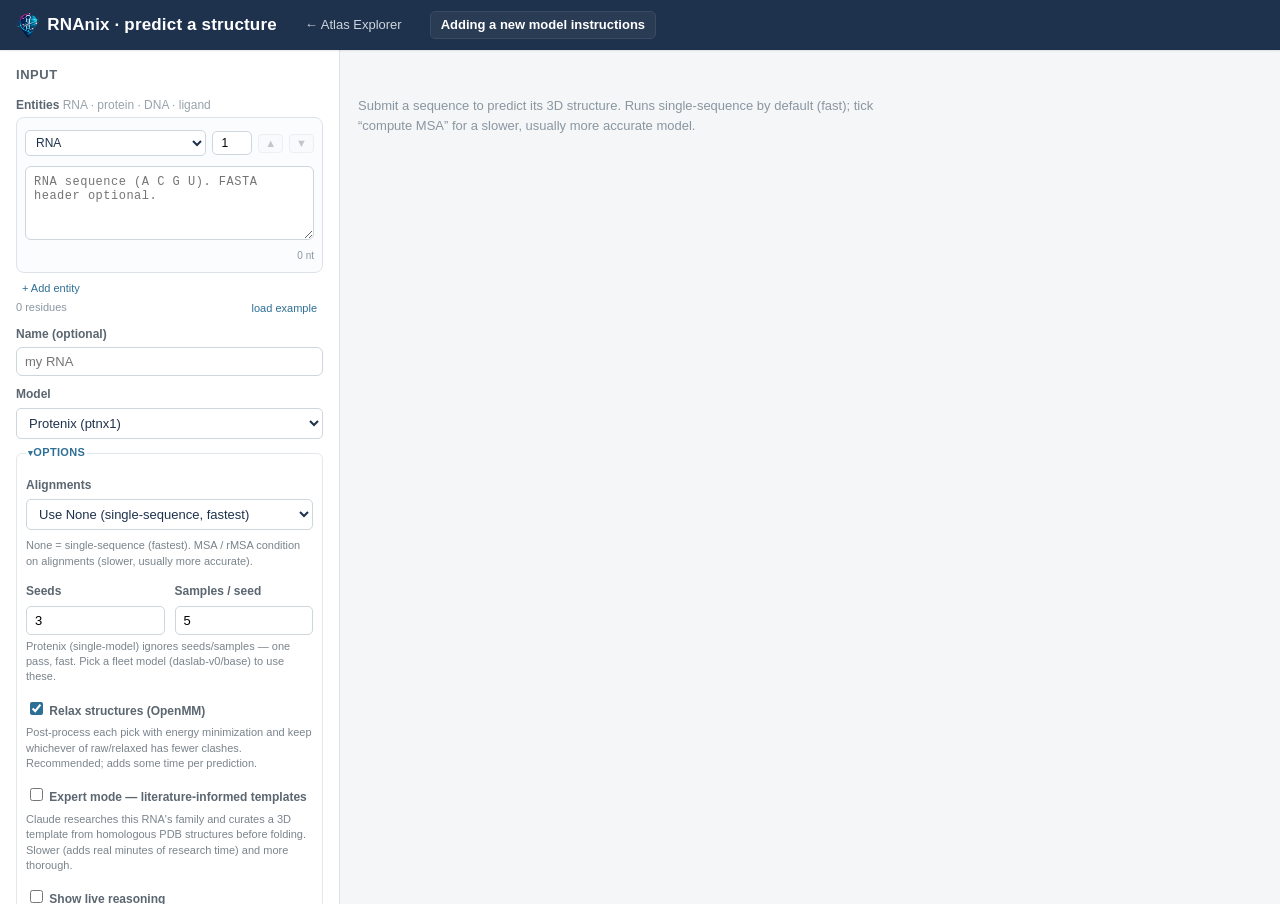
==== commit cb6f8e68: "/inference: live-streamed Expert-mode reasoning + recent-jobs polish - "Show live reasoning" opt-in " ====
--- a/web/inference/index.html
+++ b/web/inference/index.html
@@ -3,6 +3,9 @@
 <head>
 <meta charset="utf-8">
 <meta name="viewport" content="width=device-width, initial-scale=1">
+<!-- Fathom - beautiful, simple website analytics -->
+<script src="https://cdn.usefathom.com/script.js" data-site="RSXPYHRE" data-spa="auto" defer></script>
+<!-- / Fathom -->
 <title>RNAnix — predict a structure</title>
 <link rel="icon" type="image/png" sizes="32x32" href="../favicon-32x32.png">
 <link rel="shortcut icon" href="../favicon.ico">
@@ -63,6 +66,9 @@
       </div>
       <div class="ihint" id="expert_hint">Claude researches this RNA's family and curates a 3D template from homologous PDB structures before folding. Slower (adds real minutes of research time) and more thorough.</div>
       <textarea id="opt_description" hidden rows="2" placeholder="What is this RNA? (used for research — e.g. &quot;a glycine riboswitch aptamer&quot;, &quot;a de-novo Eterna design&quot;, &quot;a group II intron&quot;)"></textarea>
+      <div class="optrow" id="live_thinking_row" hidden>
+        <span><label class="ilbl" for="opt_live_thinking"><input id="opt_live_thinking" type="checkbox"> Show live reasoning</label></span>
+      </div>
     </fieldset>
     <button id="predict-btn">Predict</button>
     <p id="predict-note" class="muted"></p>
--- a/web/style.css
+++ b/web/style.css
@@ -1,6 +1,8 @@
 /* ============================================================================
-   Design tokens. Every color/elevation/radius routes through a CSS variable so
-   the palette stays consistent and the whole UI can re-theme from one place.
+   Design tokens. UI chrome colors/elevation/radii route through these CSS
+   variables so the palette stays consistent and the UI can re-theme from one
+   place. (Data-visualization colors — nucleotide/reactivity/pLDDT palettes,
+   motif chips — are intentionally fixed and live in viz_style.js / inline.)
    [data-theme="dark"] overrides just the values (opt-in via the header toggle).
    Plot surfaces (--plot-bg) intentionally stay light in both themes: the map +
    reactivity canvases are drawn by JS with dark ink, so their background can't flip.
@@ -60,7 +62,7 @@
   --text: #e6edf3;
   --text-2: #cdd6dd;
   --text-muted: #9aa7b3;
-  --text-faint: #6b7684;
+  --text-faint: #93a1b0;
   --border: #2a3542;
   --border-2: #2a3542;
   --border-strong: #384656;
@@ -100,7 +102,7 @@
 header { display: flex; align-items: center; gap: 14px; padding: 10px 16px; background: var(--header-bg); color: var(--header-fg); box-shadow: var(--shadow-1); position: relative; z-index: 40; }
 header h1 { font-size: 17px; margin: 0; font-weight: 600; letter-spacing: .01em; }
 .hdr-logo { height: 30px; width: auto; margin-right: -6px; }
-.universe { font-size: 12px; background: #2e6f95; padding: 2px 8px; border-radius: 10px; }
+.universe { font-size: 12px; background: var(--accent); padding: 2px 8px; border-radius: 10px; }
 #sourcewrap { position: relative; }
 #source-btn { font-size: 13px; border: 1px solid var(--header-btn-brd); background: var(--header-btn); color: var(--header-fg); cursor: pointer; border-radius: var(--radius-sm); padding: 5px 11px; }
 #source-btn:hover { background: var(--accent); border-color: var(--accent); }
@@ -226,7 +228,19 @@
 #deep-title { margin: 0; font-size: 16px; line-height: 1.3; flex: 1 1 auto; min-width: 0; overflow-wrap: anywhere; }
 .deep-body { display: grid; grid-template-columns: 1.1fr 1fr; grid-template-rows: auto auto; gap: 12px; }
 #viewer3d { position: relative; width: 100%; height: 420px; min-height: 240px; background: var(--viewer-bg); border-radius: var(--radius); grid-row: span 2; resize: vertical; overflow: hidden; }
-#tracks { width: 100%; overflow-x: auto; }
+#tracks { width: 100%; overflow-x: auto; color: var(--text-muted); }   /* color = theme for the currentColor SVG labels */
+.ss2d { text-align: center; margin-top: 4px; }
+.ss2d svg { width: 100%; max-width: 340px; height: auto; display: inline-block; }
+.ss2d-arc svg { max-width: none; }   /* arc diagram is wide — don't cap it at the square-diagram width */
+.ss2d-proj { cursor: grab; touch-action: none; }   /* the 3D projection is draggable to rotate */
+.ss-cap { font-size: 11px; color: var(--text-muted); margin: 10px 0 3px; display: flex; align-items: center; flex-wrap: wrap; gap: 6px; }
+.ss-switch { display: inline-flex; gap: 0; }
+.ss-pill { font-size: 10px; padding: 2px 8px; border: 1px solid var(--border); background: var(--surface); color: var(--text-muted); cursor: pointer; transition: background-color var(--tr-fast), color var(--tr-fast); }
+.ss-pill:first-child { border-radius: var(--radius-sm) 0 0 var(--radius-sm); }
+.ss-pill:last-child { border-radius: 0 var(--radius-sm) var(--radius-sm) 0; border-left: 0; }
+.ss-pill:hover { background: var(--accent-soft); color: var(--accent); }
+.ss-pill.active { background: var(--accent); color: var(--accent-ink); border-color: var(--accent); }
+.ss-note { color: var(--text-faint); }
 #props { font-size: 12px; }
 #props table { width: 100%; }
 #props td { white-space: normal; }
@@ -355,6 +369,55 @@
 #showmore #all-btn { background: var(--text-muted); }
 .sm-note { color: var(--text-faint); font-size: 12px; margin-left: 8px; }
 
+/* ---------- panoramic (dashboard) deep-view — AlphaFold-DB-style tiling ----------
+   Full-screen overlay that tiles every panel as a clean card, sized to fit the
+   viewport (no horizontal scrollbars — the track/2D SVGs are fluid via viewBox).
+   The column count adapts to screen width at the breakpoints below. */
+.deep-tools button.active { background: var(--accent); color: var(--accent-ink); border-color: var(--accent); }
+#deep.mode-panoramic { position: fixed; inset: 0; background: var(--scrim); display: flex; padding: 2.2vh 1.4vw; z-index: 50; backdrop-filter: blur(2px); }
+#deep.mode-panoramic .deep-card { width: 100%; height: 100%; max-width: none; border-radius: var(--radius-lg); box-shadow: var(--shadow-3); overflow: auto; padding: 14px 18px; background: var(--bg); }
+#deep.mode-panoramic .deep-body { display: grid; gap: 14px; grid-template-columns: 1fr; align-items: start; }
+/* every panel → card */
+#deep.mode-panoramic .deep-body > div { background: var(--surface); border: 1px solid var(--border); border-radius: var(--radius-lg); box-shadow: var(--shadow-1); padding: 12px 14px; min-width: 0; }
+#deep.mode-panoramic #viewer3d { padding: 0; overflow: hidden; }
+#deep.mode-panoramic #reactchart:empty { display: none; }
+/* fluid reactivity lanes: scale to the card instead of forcing a scrollbar (direct-child svg
+   only — the 2D structure is wrapped in .ss2d and stays capped, see below) */
+#deep.mode-panoramic #tracks { overflow-x: visible; }
+#deep.mode-panoramic #tracks > svg { width: 100%; height: auto; max-width: none; display: block; }
+#deep.mode-panoramic #deep_color_by { display: none; }   /* channels are all shown → no color-by selector needed (the 2D-view selector stays) */
+/* per-channel 3D gallery (panoramic left panel): the structure colored by every channel at once */
+#viewer3d.pano-gallery { position: relative; display: grid; grid-template-columns: repeat(2, 1fr); gap: 10px; background: transparent; padding: 0; height: auto; min-height: 0; resize: none; align-content: start; }
+.chan-cell { position: relative; background: var(--viewer-bg); border-radius: var(--radius); overflow: hidden; aspect-ratio: 1 / 1; }
+.chan-viewer { position: absolute; inset: 0; }
+.chan-lab { position: absolute; top: 5px; left: 6px; z-index: 2; font-size: 10px; color: #dbe4ee; background: rgba(13,17,23,.62); padding: 1px 6px; border-radius: 4px; pointer-events: none; }
+.chan-leg { position: absolute; right: 6px; bottom: 6px; z-index: 2; display: flex; align-items: center; gap: 3px; background: rgba(13,17,23,.66); color: #dbe4ee; padding: 2px 5px; border-radius: 4px; font-size: 9px; line-height: 1.1; pointer-events: none; }
+.leg-bar { display: inline-block; width: 40px; height: 7px; border-radius: 2px; }
+.leg-sw { display: inline-block; width: 8px; height: 8px; border-radius: 2px; vertical-align: -1px; border: 1px solid rgba(255,255,255,.35); }
+.leg-lab { white-space: nowrap; }
+.pano-zoom { position: absolute; top: 6px; right: 6px; z-index: 4; display: flex; gap: 2px; }
+.pano-zoom button { width: 20px; height: 20px; border: 1px solid var(--border); background: var(--surface); color: var(--text); border-radius: 4px; cursor: pointer; font-size: 13px; line-height: 1; padding: 0; box-shadow: var(--shadow-1); }
+.pano-zoom button:hover { background: var(--accent); color: var(--accent-ink); border-color: var(--accent); }
+.meta-size { display: flex; justify-content: flex-end; gap: 3px; margin-bottom: 4px; }
+.meta-size button { font-size: 11px; padding: 1px 8px; border: 1px solid var(--border); background: var(--surface); color: var(--text-muted); border-radius: var(--radius-sm); cursor: pointer; }
+.meta-size button:hover { background: var(--accent-soft); color: var(--accent); }
+@media (min-width: 1000px) {
+  #deep.mode-panoramic .deep-body {
+    grid-template-columns: 1.25fr 1fr;
+    grid-template-areas: "viewer tracks" "props react";
+  }
+  #deep.mode-panoramic #viewer3d { grid-area: viewer; height: 100%; min-height: 62vh; }
+  #deep.mode-panoramic #tracks { grid-area: tracks; }
+  #deep.mode-panoramic #props { grid-area: props; }
+  #deep.mode-panoramic #reactchart { grid-area: react; grid-column: auto; }
+}
+@media (min-width: 1600px) {
+  #deep.mode-panoramic .deep-body {
+    grid-template-columns: 1.35fr 1fr 1fr;
+    grid-template-areas: "viewer tracks tracks" "viewer props react";
+  }
+}
+
 @media (prefers-reduced-motion: reduce) {
   * { transition: none !important; animation: none !important; }
 }
--- a/web/inference/inference.css
+++ b/web/inference/inference.css
@@ -83,7 +83,8 @@
 #opt_description[hidden] { display: none; }
 .jobs { margin-top: 14px; }
 .jobs-h { font-size: 11px; text-transform: uppercase; letter-spacing: .04em; color: #5b6670; font-weight: 600; margin-bottom: 4px; }
-.job { display: flex; align-items: center; gap: 7px; font-size: 12px; padding: 5px 0; border-top: 1px solid #eef2f5; }
+.job { padding: 5px 0; border-top: 1px solid #eef2f5; }
+.job-main { display: flex; align-items: center; gap: 7px; font-size: 12px; }
 .job .jn { font-weight: 600; color: #1f324d; flex: 1 1 auto; min-width: 0; overflow: hidden; text-overflow: ellipsis; white-space: nowrap; }
 .job .jopen { cursor: pointer; }
 .job .jopen:hover { color: #2e6f95; text-decoration: underline; }
@@ -98,6 +99,11 @@
 .js-cancelled { background: #f3e9e4; color: #c1440e; }
 .jkill { flex: 0 0 auto; border: 1px solid #e0b3a2; background: #fbeee7; color: #c1440e; border-radius: 4px; font-size: 11px; padding: 1px 8px; cursor: pointer; }
 .jkill:hover { background: #c1440e; color: #fff; border-color: #c1440e; }
+
+/* per-job meta line: Date + Seq length columns (kept on their own row so the crowded
+   name/model/status/kill row never overflows the 340px sidebar at any width) */
+.job-meta { display: flex; align-items: center; gap: 10px; font-size: 10px; color: #8a96a0; margin-top: 3px; }
+.job-meta .jd, .job-meta .jl { flex: 0 0 auto; overflow: hidden; text-overflow: ellipsis; white-space: nowrap; max-width: 50%; }
 
 /* session model registry — visibility checkboxes + close (Feature 1) */
 .mpanel { margin-top: 10px; }
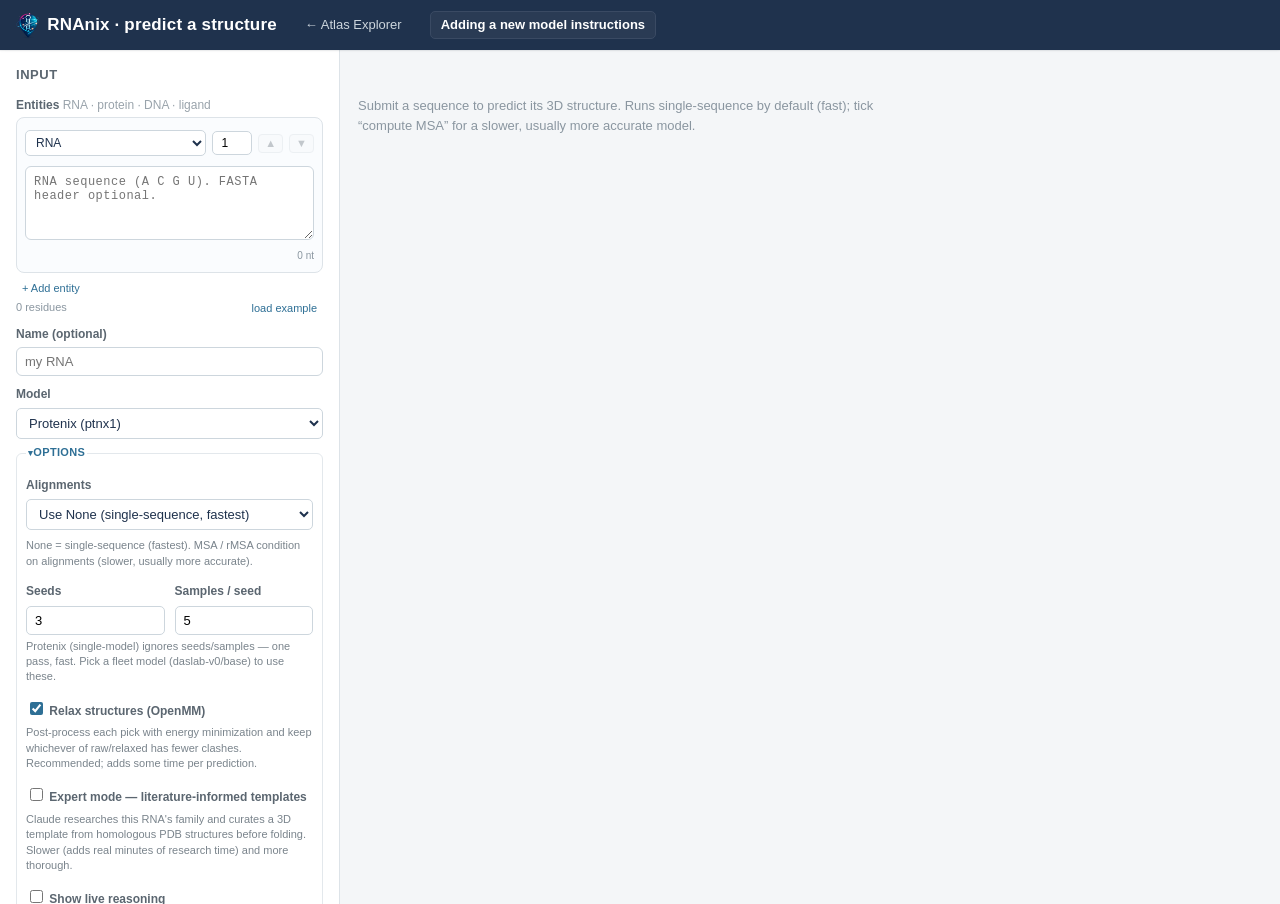
==== commit 7b114429: "T-0140: remove the legacy client-side passcode gate Access to rna-atlas.org is now enforced at the C" ====
--- a/web/inference/index.html
+++ b/web/inference/index.html
@@ -13,15 +13,6 @@
 <link rel="stylesheet" href="inference.css">
 </head>
 <body>
-<div id="gate" class="hidden">
-  <div class="gate-card">
-    <img class="gate-logo" src="../logo_exp.png" alt="RNA Atlas Explorer">
-    <p class="gate-sub">Enter the access passcode.</p>
-    <input id="gate-input" type="password" autocomplete="off" placeholder="passcode">
-    <button id="gate-go">Enter</button>
-    <p id="gate-msg" class="gate-err"></p>
-  </div>
-</div>
 
 <header>
   <img class="hdr-logo" src="../icon.png" alt="">
--- a/web/style.css
+++ b/web/style.css
@@ -256,21 +256,6 @@
 .reactchart-swatch { display: inline-block; width: 10px; height: 10px; margin-right: 4px; border-radius: 2px; vertical-align: -1px; }
 .muted { color: var(--text-faint); }
 
-#gate { position: fixed; inset: 0; background: var(--header-bg); display: flex; align-items: center; justify-content: center; z-index: 100; }
-#gate.hidden { display: none; }
-.gate-card { background: var(--surface); padding: 30px 34px; border-radius: var(--radius-lg); width: 320px; text-align: center; box-shadow: var(--shadow-3); }
-.gate-card h2 { margin: 0 0 2px; font-size: 18px; color: var(--text); }
-.gate-logo { display: block; width: 240px; max-width: 82%; height: auto; margin: 0 auto 12px; }
-.gate-sub { margin: 0 0 14px; color: var(--text-muted); font-size: 13px; }
-.gate-card input { width: 100%; padding: 9px; border: 1px solid var(--border-strong); border-radius: var(--radius); font-size: 14px; background: var(--surface); color: var(--text); }
-.gate-card input:focus { border-color: var(--accent); }
-.gate-card button { width: 100%; padding: 9px; margin-top: 10px; background: var(--accent); color: var(--accent-ink); border: 0; border-radius: var(--radius); cursor: pointer; font-size: 14px; font-weight: 600; }
-.gate-card button:hover { filter: brightness(1.06); }
-.gate-err { color: var(--danger); min-height: 1em; margin: 10px 0 0; font-size: 12px; }
-.gate-note { margin: 18px 0 10px; padding-top: 14px; border-top: 1px solid var(--border-2); color: var(--text-muted); font-size: 12px; line-height: 1.5; }
-.gate-mail { display: inline-block; text-decoration: none; padding: 8px 14px; border: 1px solid var(--accent); color: var(--accent); border-radius: var(--radius); font-size: 13px; font-weight: 600; }
-.gate-mail:hover { background: var(--accent); color: var(--accent-ink); }
-
 /* ---------- view toggle + agent button (header) ---------- */
 #viewctl { margin-left: 12px; display: inline-flex; gap: 2px; }
 #viewctl button { font-size: 12px; border: 1px solid var(--header-btn-brd); background: var(--header-btn); color: var(--header-fg-dim); cursor: pointer; border-radius: var(--radius-sm); padding: 3px 9px; }
@@ -281,8 +266,9 @@
 #share-btn { margin-left: 12px; font-size: 12px; font-weight: 600; border: 1px solid var(--header-btn-brd); background: var(--header-btn); color: var(--header-fg); cursor: pointer; border-radius: var(--radius); padding: 4px 10px; }
 #share-btn:hover { background: var(--accent); border-color: var(--accent); }
 #share-btn.copied { background: var(--ok); border-color: var(--ok); }
-#inference-btn { margin-left: 12px; font-size: 12px; font-weight: 600; border: 1px solid var(--header-btn-brd); background: var(--header-btn); color: var(--header-fg); cursor: pointer; border-radius: var(--radius); padding: 4px 10px; display: inline-block; text-decoration: none; }
-#inference-btn:hover { background: var(--accent); border-color: var(--accent); transform: translateY(-1px); }
+#inference-btn, #logout-btn { margin-left: 12px; font-size: 12px; font-weight: 600; border: 1px solid var(--header-btn-brd); background: var(--header-btn); color: var(--header-fg); cursor: pointer; border-radius: var(--radius); padding: 4px 10px; display: inline-block; text-decoration: none; }
+#inference-btn:hover, #logout-btn:hover { background: var(--accent); border-color: var(--accent); transform: translateY(-1px); }
+#logout-btn { white-space: nowrap; }   /* a two-word label; "Log / out" stacked reads as two controls */
 
 /* ---------- scatter map ---------- */
 #tbl.hidden, #mapwrap.hidden, #agent.hidden { display: none !important; }
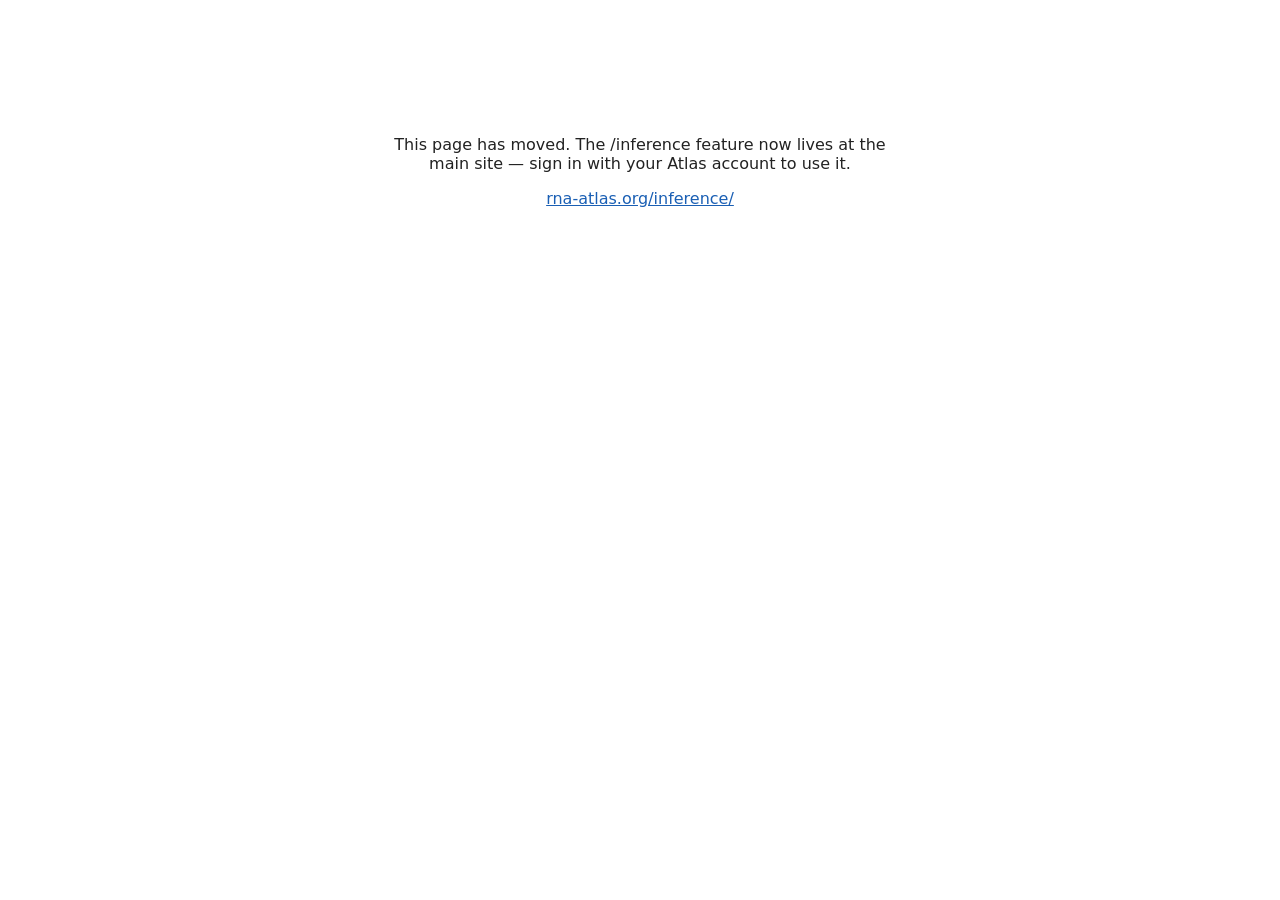
==== commit 75a909e1: "T-0153: retire the Atlas bridge -- remove token usage, draft teardown Plan changed (2026-10-19): ret" ====
--- a/web/inference/index.html
+++ b/web/inference/index.html
@@ -3,122 +3,18 @@
 <head>
 <meta charset="utf-8">
 <meta name="viewport" content="width=device-width, initial-scale=1">
-<!-- Fathom - beautiful, simple website analytics -->
-<script src="https://cdn.usefathom.com/script.js" data-site="RSXPYHRE" data-spa="auto" defer></script>
-<!-- / Fathom -->
-<title>RNAnix — predict a structure</title>
+<title>RNAnix — moved</title>
 <link rel="icon" type="image/png" sizes="32x32" href="../favicon-32x32.png">
 <link rel="shortcut icon" href="../favicon.ico">
-<link rel="stylesheet" href="../style.css">
-<link rel="stylesheet" href="inference.css">
+<style>
+  body { font-family: system-ui, sans-serif; max-width: 32rem; margin: 15vh auto; padding: 0 1.5rem;
+         text-align: center; color: #222; }
+  a { color: #1a5fb4; }
+</style>
 </head>
 <body>
-
-<header>
-  <img class="hdr-logo" src="../icon.png" alt="">
-  <h1>RNAnix · predict a structure</h1>
-  <a id="back-link" href="../">&larr; Atlas Explorer</a>
-  <a id="model-help-link" href="https://github.com/JaneliaSciComp/rna_atlas_website/tree/main/add_model_instructions" target="_blank" rel="noopener">Adding a new model instructions</a>
-  <span id="infer-status" class="count"></span>
-</header>
-
-<div id="ilayout">
-  <aside id="ipanel">
-    <h2>Input</h2>
-    <label class="ilbl">Entities <span class="lbl-sub">RNA · protein · DNA · ligand</span></label>
-    <div id="entities"></div>
-    <div class="ent-actions"><button id="add-entity" class="linkbtn" type="button">+ Add entity</button></div>
-    <div class="seqinfo"><span id="seqlen">0 residues</span><button id="example-btn" class="linkbtn" type="button">load example</button></div>
-    <label class="ilbl" for="jobname">Name (optional)</label>
-    <input id="jobname" type="text" placeholder="my RNA">
-    <label class="ilbl" for="model">Model</label>
-    <select id="model"><option value="">default</option></select>
-    <fieldset>
-      <legend>Options</legend>
-      <label class="ilbl" for="msa_mode">Alignments</label>
-      <select id="msa_mode">
-        <option value="none" selected>Use None (single-sequence, fastest)</option>
-        <option value="protenix-mt">Use MSA</option>
-        <option value="rmsa">Use rMSA</option>
-        <option value="both">Use MSA + rMSA (slower, thorough)</option>
-      </select>
-      <div class="ihint" id="msa_hint">None = single-sequence (fastest). MSA / rMSA condition on alignments (slower, usually more accurate).</div>
-      <div class="optrow">
-        <span><label class="ilbl" for="opt_seeds">Seeds</label><input id="opt_seeds" class="numopt" type="number" min="1" max="5" step="1" value="3"></span>
-        <span><label class="ilbl" for="opt_samples">Samples / seed</label><input id="opt_samples" class="numopt" type="number" min="1" max="5" step="1" value="5"></span>
-      </div>
-      <div class="ihint" id="fleet_hint"></div>
-      <div class="optrow">
-        <span><label class="ilbl" for="opt_relax"><input id="opt_relax" type="checkbox" checked> Relax structures (OpenMM)</label></span>
-      </div>
-      <div class="ihint" id="relax_hint">Post-process each pick with energy minimization and keep whichever of raw/relaxed has fewer clashes. Recommended; adds some time per prediction.</div>
-      <div class="optrow">
-        <span><label class="ilbl" for="opt_expert"><input id="opt_expert" type="checkbox"> Expert mode — literature-informed templates</label></span>
-      </div>
-      <div class="ihint" id="expert_hint">Claude researches this RNA's family and curates a 3D template from homologous PDB structures before folding. Slower (adds real minutes of research time) and more thorough.</div>
-      <textarea id="opt_description" hidden rows="2" placeholder="What is this RNA? (used for research — e.g. &quot;a glycine riboswitch aptamer&quot;, &quot;a de-novo Eterna design&quot;, &quot;a group II intron&quot;)"></textarea>
-      <div class="optrow" id="live_thinking_row" hidden>
-        <span><label class="ilbl" for="opt_live_thinking"><input id="opt_live_thinking" type="checkbox"> Show live reasoning</label></span>
-      </div>
-    </fieldset>
-    <button id="predict-btn">Predict</button>
-    <p id="predict-note" class="muted"></p>
-    <div class="openid-row">
-      <input id="openid" type="text" placeholder="search jobs… (or paste an id)" spellcheck="false" autocomplete="off">
-      <button id="openid-go" class="linkbtn" type="button">Open</button>
-    </div>
-    <div id="jobs" class="jobs"></div>
-  </aside>
-
-  <main id="iresult">
-    <div id="iloading" class="iloading" hidden>Loading…</div>
-    <div id="stages"></div>
-    <div id="iview">
-      <div class="vtoggle" id="vtoggle">
-        <button type="button" data-v="molstar">Mol*</button>
-        <button type="button" data-v="3dmol">3Dmol</button>
-      </div>
-      <div id="iviewer"></div>
-      <div id="ibadges"></div>
-      <div id="models" class="models mpanel"></div>
-    </div>
-    <div id="issblock" class="ssblock" hidden>
-      <div class="ss-head">
-        <span class="ss-title">Secondary structure</span>
-        <span class="ss-info" id="ss-info"></span>
-        <span class="ss-mode" id="ss-mode">
-          <button type="button" data-m="forna">2D</button>
-          <button type="button" data-m="arc">Arc</button>
-        </span>
-        <span class="ss-dl">
-          <button type="button" id="ss-dbn" title="download dot-bracket (.dbn)">&#10515; .dbn</button>
-          <button type="button" id="ss-png" title="download the 2D as PNG">&#10515; PNG</button>
-        </span>
-      </div>
-      <div id="ss-svg" class="ss-svg"></div>
-      <div class="ss-note">Derived client-side from the predicted 3D (canonical WC/wobble pairs only). <span style="color:#c1440e">orange = pseudoknot</span>.</div>
-    </div>
-    <div id="why-picks" class="why-picks" hidden>
-      <div class="why-head">
-        <span class="why-title">Why these picks</span>
-        <span class="why-gate" id="why-gate"></span>
-      </div>
-      <div class="why-family" id="why-family"></div>
-      <div class="why-brief" id="why-brief"></div>
-      <div class="why-rationale" id="why-rationale"></div>
-      <details class="why-thinking-wrap" id="why-thinking-wrap" hidden>
-        <summary>Claude's reasoning</summary>
-        <div class="why-thinking" id="why-thinking"></div>
-      </details>
-    </div>
-    <div id="iplaceholder">Submit a sequence to predict its 3D structure. Runs single-sequence by default (fast); tick “compute MSA” for a slower, usually more accurate model.</div>
-  </main>
-</div>
-
-<script src="../lib/3Dmol-min.js"></script>
-<script src="../config.js"></script>
-<script src="../viz_style.js"></script>
-<script src="../ss.js"></script>
-<script src="inference.js"></script>
+<p>This page has moved. The /inference feature now lives at the main site — sign in with your
+Atlas account to use it.</p>
+<p><a href="https://rna-atlas.org/inference/">rna-atlas.org/inference/</a></p>
 </body>
 </html>
